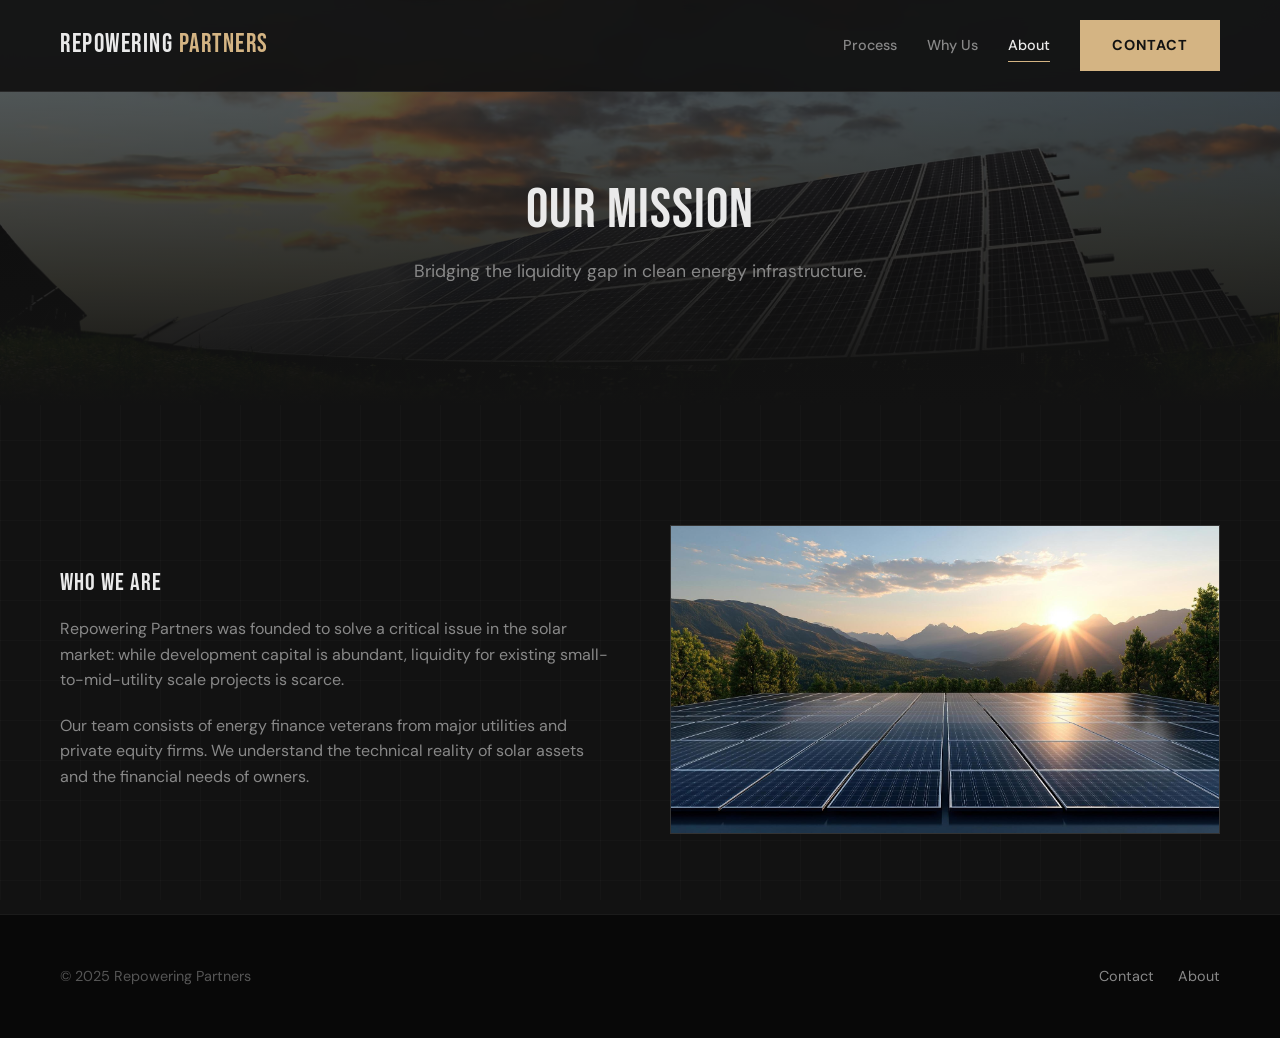
==== about.html @ 455be143 "t" ====
<!DOCTYPE html>
<html lang="en">
<head>
    <meta charset="UTF-8">
    <meta name="viewport" content="width=device-width, initial-scale=1.0">
    <title>About | Repowering Partners</title>
    <link href="https://fonts.googleapis.com/css2?family=Bebas+Neue&family=DM+Sans:wght@400;500;700&display=swap" rel="stylesheet">
    <link rel="stylesheet" href="style.css">
    <link rel="icon" href="data:image/svg+xml,<svg xmlns=%22http://www.w3.org/2000/svg%22 viewBox=%220 0 100 100%22><text y=%22.9em%22 font-size=%2290%22>☀️</text></svg>">
</head>
<body>
    <nav class="navbar">
        <div class="container nav-container">
            <a href="index.html" class="logo">REPOWERING <span class="text-accent">PARTNERS</span></a>
            <div class="nav-links">
                <a href="how-it-works.html">Process</a>
                <a href="why-us.html">Why Us</a>
                <a href="about.html">About</a>
                <a href="contact.html" class="btn btn-primary">Contact</a>
            </div>
             <div class="hamburger">
                <span style="display:block; width:30px; height:2px; background:#fff; margin:6px 0;"></span>
                <span style="display:block; width:30px; height:2px; background:#fff; margin:6px 0;"></span>
                <span style="display:block; width:30px; height:2px; background:#fff; margin:6px 0;"></span>
            </div>
        </div>
    </nav>
    <div class="mobile-menu">
        <a href="index.html" class="mobile-link">Home</a>
        <a href="how-it-works.html" class="mobile-link">Process</a>
        <a href="why-us.html" class="mobile-link">Why Us</a>
        <a href="contact.html" class="mobile-link">Get an Offer</a>
    </div>
    <!-- Find the <header> tag and replace the style -->
    <header class="page-header" style="background-image: url('media/they.avif');">
        <div class="header-overlay"></div>
        <div class="header-content fade-in">
            <h1 class="header-title">Our Mission</h1>
            <p class="header-sub">Bridging the liquidity gap in clean energy infrastructure.</p>
        </div>
    </header>

    <section class="section">
        <div class="container grid-2">
            <div>
                <h2 style="margin-bottom:20px;">Who We Are</h2>
                <p style="color:var(--text-gray); margin-bottom:20px;">Repowering Partners was founded to solve a critical issue in the solar market: while development capital is abundant, liquidity for existing small-to-mid-utility scale projects is scarce.</p>
                <p style="color:var(--text-gray);">Our team consists of energy finance veterans from major utilities and private equity firms. We understand the technical reality of solar assets and the financial needs of owners.</p>
            </div>
            <div>
                <!-- Find the <img> tag in the About Section and replace the src -->
                <img src="media/the.jpeg" style="width:100%; border:1px solid #333; height: 100%; object-fit: cover;" alt="Solar Operations">
            </div>
        </div>
    </section>

    <footer class="footer">
        <div class="container footer-content">
            <div>&copy; 2025 Repowering Partners</div>
            <div class="footer-links">
                <a href="contact.html">Contact</a>
                <a href="about.html">About</a>
            </div>
        </div>
    </footer>
    <script src="script.js"></script>
</body>
</html>
---- style.css ----
/* 
    THEME: Matte Onyx & Champagne Bronze
    STYLE: Luxury Industrial, Responsive, Professional
*/

:root {
    /* --- NEW SUBTLE PALETTE --- */
    --bg-dark: #121212;        /* True Matte Black */
    --bg-darker: #080808;      /* Deepest Black for Footer/Nav */
    --bg-card: #1C1C1C;        /* Dark Charcoal for cards */
    
    /* Champagne Bronze - Subtle, Premium, Solar-relevant */
    --accent-primary: #D4B483; 
    --accent-hover: #C29D66;
    
    --text-white: #EAEAEA;     /* Soft White (easier on eyes) */
    --text-gray: #888888;      /* Neutral Gray */
    --border-color: rgba(255, 255, 255, 0.08);
    
    --font-heading: 'Bebas Neue', sans-serif;
    --font-body: 'DM Sans', sans-serif;
    
    --transition: all 0.3s cubic-bezier(0.25, 0.8, 0.25, 1);
    --container-padding: 20px;
}

/* --- RESET & BASE --- */
* { margin: 0; padding: 0; box-sizing: border-box; }

html {
    scroll-behavior: smooth;
    font-size: 16px; /* Base size */
}

body {
    background-color: var(--bg-dark);
    color: var(--text-white);
    font-family: var(--font-body);
    line-height: 1.6;
    overflow-x: hidden;
    -webkit-font-smoothing: antialiased; /* Crisper text on Mac/iOS */
}

/* Subtle texture overlay */
body::before {
    content: "";
    position: fixed;
    top: 0; left: 0; width: 100vw; height: 100vh;
    background-image: 
        linear-gradient(rgba(255, 255, 255, 0.02) 1px, transparent 1px),
        linear-gradient(90deg, rgba(255, 255, 255, 0.02) 1px, transparent 1px);
    background-size: 40px 40px;
    pointer-events: none;
    z-index: -1;
}

/* Typography Defaults */
h1, h2, h3, h4 {
    font-family: var(--font-heading);
    text-transform: uppercase;
    letter-spacing: 1px;
    font-weight: 400;
    line-height: 1.1;
}

a { text-decoration: none; color: inherit; transition: var(--transition); }
ul { list-style: none; }
img { max-width: 100%; height: auto; display: block; } /* Prevents image overflow */

.container { 
    max-width: 1200px; 
    margin: 0 auto; 
    padding: 0 var(--container-padding); 
}

.text-accent { color: var(--accent-primary); }

/* --- BUTTONS --- */
.btn {
    display: inline-block;
    padding: 14px 32px;
    font-family: var(--font-body);
    font-weight: 700;
    text-transform: uppercase;
    font-size: 0.9rem;
    letter-spacing: 1px;
    cursor: pointer;
    border: none;
    transition: var(--transition);
    text-align: center;
}

.btn-primary {
    background-color: var(--accent-primary);
    color: var(--bg-dark); /* Dark text on Gold button */
}

.btn-primary:hover {
    background-color: var(--accent-hover);
    transform: translateY(-2px);
}

.btn-ghost {
    background: transparent;
    border: 1px solid var(--text-white);
    color: var(--text-white);
    margin-left: 15px;
}

.btn-ghost:hover { 
    background: rgba(255, 255, 255, 0.05); 
    border-color: var(--accent-primary);
    color: var(--accent-primary);
}

/* --- NAVIGATION --- */
.navbar {
    position: fixed; top: 0; width: 100%;
    background: rgba(18, 18, 18, 0.95);
    backdrop-filter: blur(12px);
    border-bottom: 1px solid var(--border-color);
    z-index: 1000;
    padding: 20px 0;
}

.nav-container { display: flex; justify-content: space-between; align-items: center; }

.logo {
    font-family: var(--font-heading);
    font-size: 1.6rem;
    letter-spacing: 1.5px;
    color: var(--text-white);
    white-space: nowrap; /* Prevents wrapping */
}

.nav-links { display: flex; align-items: center; gap: 30px; }

.nav-links a:not(.btn) {
    font-size: 0.9rem; font-weight: 500; color: var(--text-gray);
    position: relative;
}

.nav-links a:not(.btn):hover,
.nav-links a.active { color: var(--text-white); }

/* Active Indicator */
.nav-links a.active::after {
    content: ''; position: absolute; bottom: -5px; left: 0;
    width: 100%; height: 1px; background: var(--accent-primary);
}

.hamburger { display: none; cursor: pointer; padding: 10px; } /* Increased touch area */

/* --- HERO SECTIONS --- */
/* Home Hero */
.hero {
    position: relative; height: 100vh; min-height: 600px;
    display: flex; align-items: center; justify-content: center;
    padding-top: 60px;
}

.hero-bg {
    position: absolute; top: 0; left: 0; width: 100%; height: 100%;
    background-image: url('https://images.unsplash.com/photo-1509391366360-2e959784a276?q=80&w=2072&auto=format&fit=crop');
    background-size: cover; background-position: center;
    z-index: -2;
}

.overlay {
    position: absolute; top: 0; left: 0; width: 100%; height: 100%;
    background: linear-gradient(180deg, rgba(18,18,18,0.9) 0%, rgba(18,18,18,0.5) 50%, rgba(18,18,18,1) 100%);
    z-index: -1;
}

.hero-content { text-align: center; max-width: 900px; padding: 0 20px; }
.hero-title { font-size: 5.5rem; line-height: 0.95; margin-bottom: 25px; }

/* Sub-Page Headers */
.page-header {
    height: 45vh;
    min-height: 350px;
    display: flex; align-items: center; justify-content: center;
    position: relative;
    background-size: cover; background-position: center;
    padding-top: 60px;
    margin-bottom: 40px;
}

.header-overlay {
    position: absolute; top: 0; left: 0; width: 100%; height: 100%;
    background: linear-gradient(0deg, var(--bg-dark) 0%, rgba(18,18,18,0.6) 100%);
}

.header-content { position: relative; z-index: 2; text-align: center; padding: 0 20px;}
.header-title { font-size: 3.5rem; margin-bottom: 15px; }
.header-sub { font-size: 1.1rem; color: var(--text-gray); max-width: 600px; margin: 0 auto; }

/* --- SECTIONS & LAYOUT --- */
.section { padding: 80px 0; }
.grid-3 { display: grid; grid-template-columns: repeat(3, 1fr); gap: 30px; }
.grid-2 { display: grid; grid-template-columns: 1fr 1fr; gap: 60px; align-items: center; }

/* --- TRUST BAR --- */
.trust-bar {
    position: absolute; bottom: 0; width: 100%;
    border-top: 1px solid var(--border-color);
    background: rgba(18, 18, 18, 0.95);
    padding: 25px 0;
}
.trust-grid { display: grid; grid-template-columns: repeat(3, 1fr); text-align: center; gap: 20px; }
.stat-number { font-family: var(--font-heading); font-size: 2.5rem; color: var(--text-white); line-height: 1;}
.stat-symbol { font-family: var(--font-heading); font-size: 2.5rem; color: var(--accent-primary); }
.stat-label { display: block; font-size: 0.8rem; color: var(--text-gray); text-transform: uppercase; margin-top: 5px; }

/* --- CARDS & UI --- */
.card {
    background: var(--bg-card); padding: 40px;
    border: 1px solid var(--border-color); 
    transition: var(--transition);
}

.card:hover { border-color: var(--accent-primary); }
.card-icon { font-size: 2rem; margin-bottom: 20px; color: var(--accent-primary); }
.card h3 { font-size: 1.5rem; margin-bottom: 15px; color: var(--text-white); }
.card p { color: var(--text-gray); font-size: 0.95rem; }

/* --- PROCESS LIST --- */
.process-vertical { 
    display: flex; flex-direction: column; gap: 40px; 
    border-left: 1px solid var(--border-color); 
    padding-left: 40px; margin-left: 20px; 
}
.step { position: relative; }
.step::before {
    content: ''; position: absolute; left: -46px; top: 5px;
    width: 12px; height: 12px; background: var(--bg-dark);
    border: 2px solid var(--accent-primary); border-radius: 50%;
}
.step-number { font-family: var(--font-heading); font-size: 1.5rem; color: var(--accent-primary); position: absolute; right: 0; top: 0; opacity: 0.5; }

/* --- COMPARISON TABLE --- */
.comparison-wrapper { display: grid; grid-template-columns: 1fr 1fr; border: 1px solid var(--border-color); }
.comp-col { padding: 50px; }
.comp-col.us { background: var(--bg-card); border-right: 1px solid var(--border-color); }
.comp-col h3 { font-size: 2rem; margin-bottom: 30px; }
.comp-col.us h3 { color: var(--accent-primary); }
.check { color: var(--accent-primary); margin-right: 15px; font-weight: bold; }
.cross { color: #555; margin-right: 15px; font-weight: bold; }

/* --- FORMS --- */
.contact-form { background: var(--bg-card); padding: 40px; border: 1px solid var(--border-color); }
.form-group { margin-bottom: 20px; }
label { display: block; margin-bottom: 8px; color: var(--text-gray); font-size: 0.85rem; letter-spacing: 0.5px; text-transform: uppercase; }
input, textarea {
    width: 100%; background: var(--bg-dark); border: 1px solid var(--border-color);
    padding: 16px; color: var(--text-white); font-family: var(--font-body); font-size: 1rem;
    border-radius: 0; /* Flat industrial look */
    -webkit-appearance: none; /* Fix iOS rounded corners */
}
input:focus, textarea:focus { outline: none; border-color: var(--accent-primary); }

/* --- MOBILE MENU --- */
.mobile-menu {
    position: fixed; top: 0; left: 0; width: 100%; height: 100vh;
    background: var(--bg-darker); z-index: 900;
    display: flex; flex-direction: column; justify-content: center; align-items: center;
    transform: translateY(-100%); transition: transform 0.4s ease;
    padding: 20px;
}
.mobile-menu.active { transform: translateY(0); }
.mobile-link { font-family: var(--font-heading); font-size: 2.5rem; margin: 15px 0; color: var(--text-white); }
.mobile-link:hover { color: var(--accent-primary); }

/* --- FOOTER --- */
.footer { padding: 50px 0; border-top: 1px solid var(--border-color); font-size: 0.9rem; background: var(--bg-darker); color: #555;}
.footer-content { display: flex; justify-content: space-between; flex-wrap: wrap; gap: 20px; }
.footer-links a { margin-left: 20px; color: var(--text-gray); }
.footer-links a:hover { color: var(--accent-primary); }

/* =========================================
   MOBILE RESPONSIVENESS & POLISH
   ========================================= */

/* Tablet & Smaller Laptops (Max 1024px) */
@media (max-width: 1024px) {
    .hero-title { font-size: 4rem; }
    .grid-3 { grid-template-columns: repeat(2, 1fr); } /* Switch to 2 columns */
}

/* Mobile Phones (Max 768px) */
@media (max-width: 768px) {
    /* Layout Resets */
    .grid-3, .grid-2, .trust-grid, .comparison-wrapper { 
        grid-template-columns: 1fr; /* Stack everything */
        gap: 30px;
    }
    
    /* Navigation */
    .nav-links { display: none; } /* Hide desktop nav */
    .hamburger { display: block; } /* Show hamburger */
    
    /* Typography Scaling */
    .hero-title { font-size: 3.2rem; margin-bottom: 20px; }
    .header-title { font-size: 2.8rem; }
    .section-title { font-size: 2.2rem; }
    
    /* Spacing */
    .section { padding: 60px 0; }
    .container { padding: 0 25px; } /* More breathing room on sides */
    
    /* Hero Buttons */
    .hero .btn { 
        display: block; 
        width: 100%; 
        margin: 10px 0 0 0; /* Stack buttons */
    }
    
    /* Trust Bar */
    .trust-bar { position: relative; background: var(--bg-darker); border-bottom: 1px solid var(--border-color); }
    .trust-grid { gap: 40px; padding: 20px 0; }
    
    /* Comparison Table */
    .comp-col.us { border-right: none; border-bottom: 1px solid var(--border-color); }
    .comp-col { padding: 30px 20px; }
    
    /* Process Steps */
    .process-vertical { padding-left: 20px; margin-left: 10px; }
    .step::before { left: -27px; width: 10px; height: 10px; }
    
    /* Contact Form */
    .contact-form { padding: 25px; }
    .contact-wrapper { grid-template-columns: 1fr; }
    
    /* Footer */
    .footer-content { flex-direction: column; text-align: center; }
    .footer-links { margin-top: 15px; }
    .footer-links a { margin: 0 10px; }
}
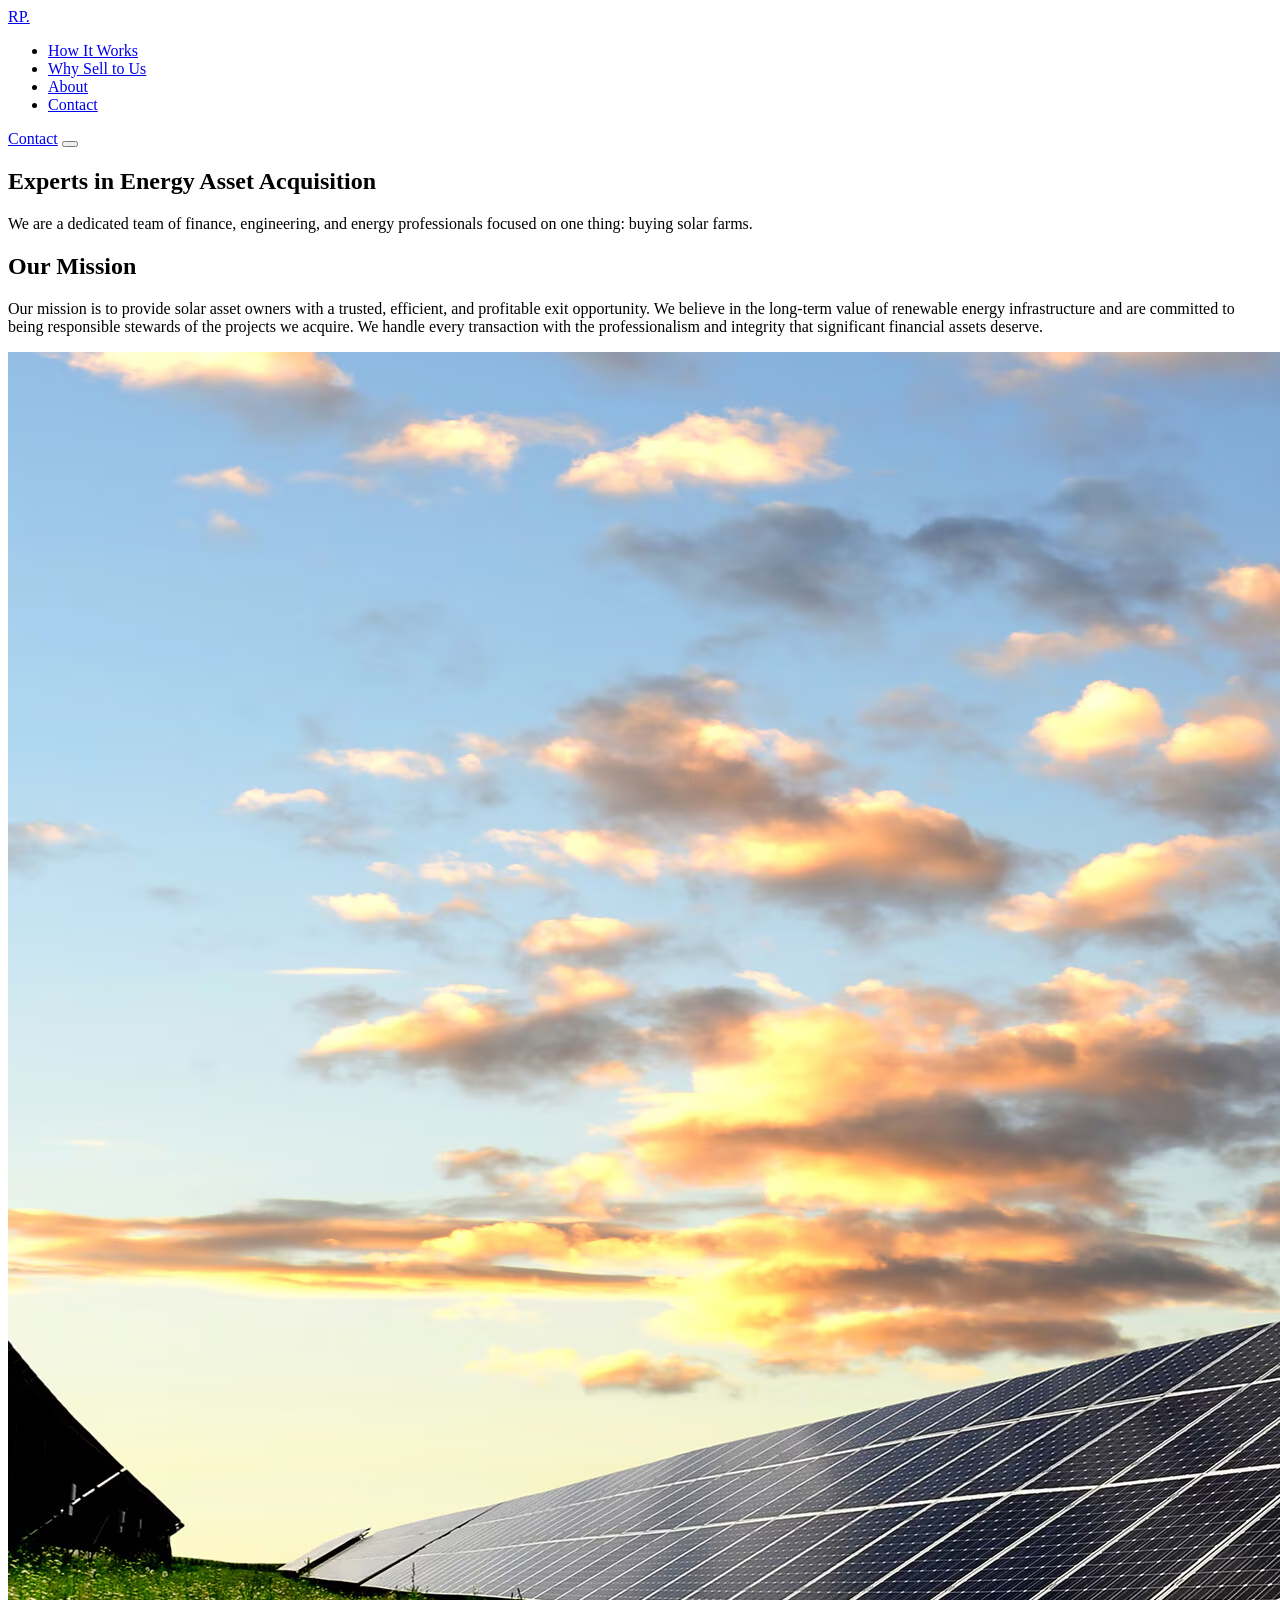
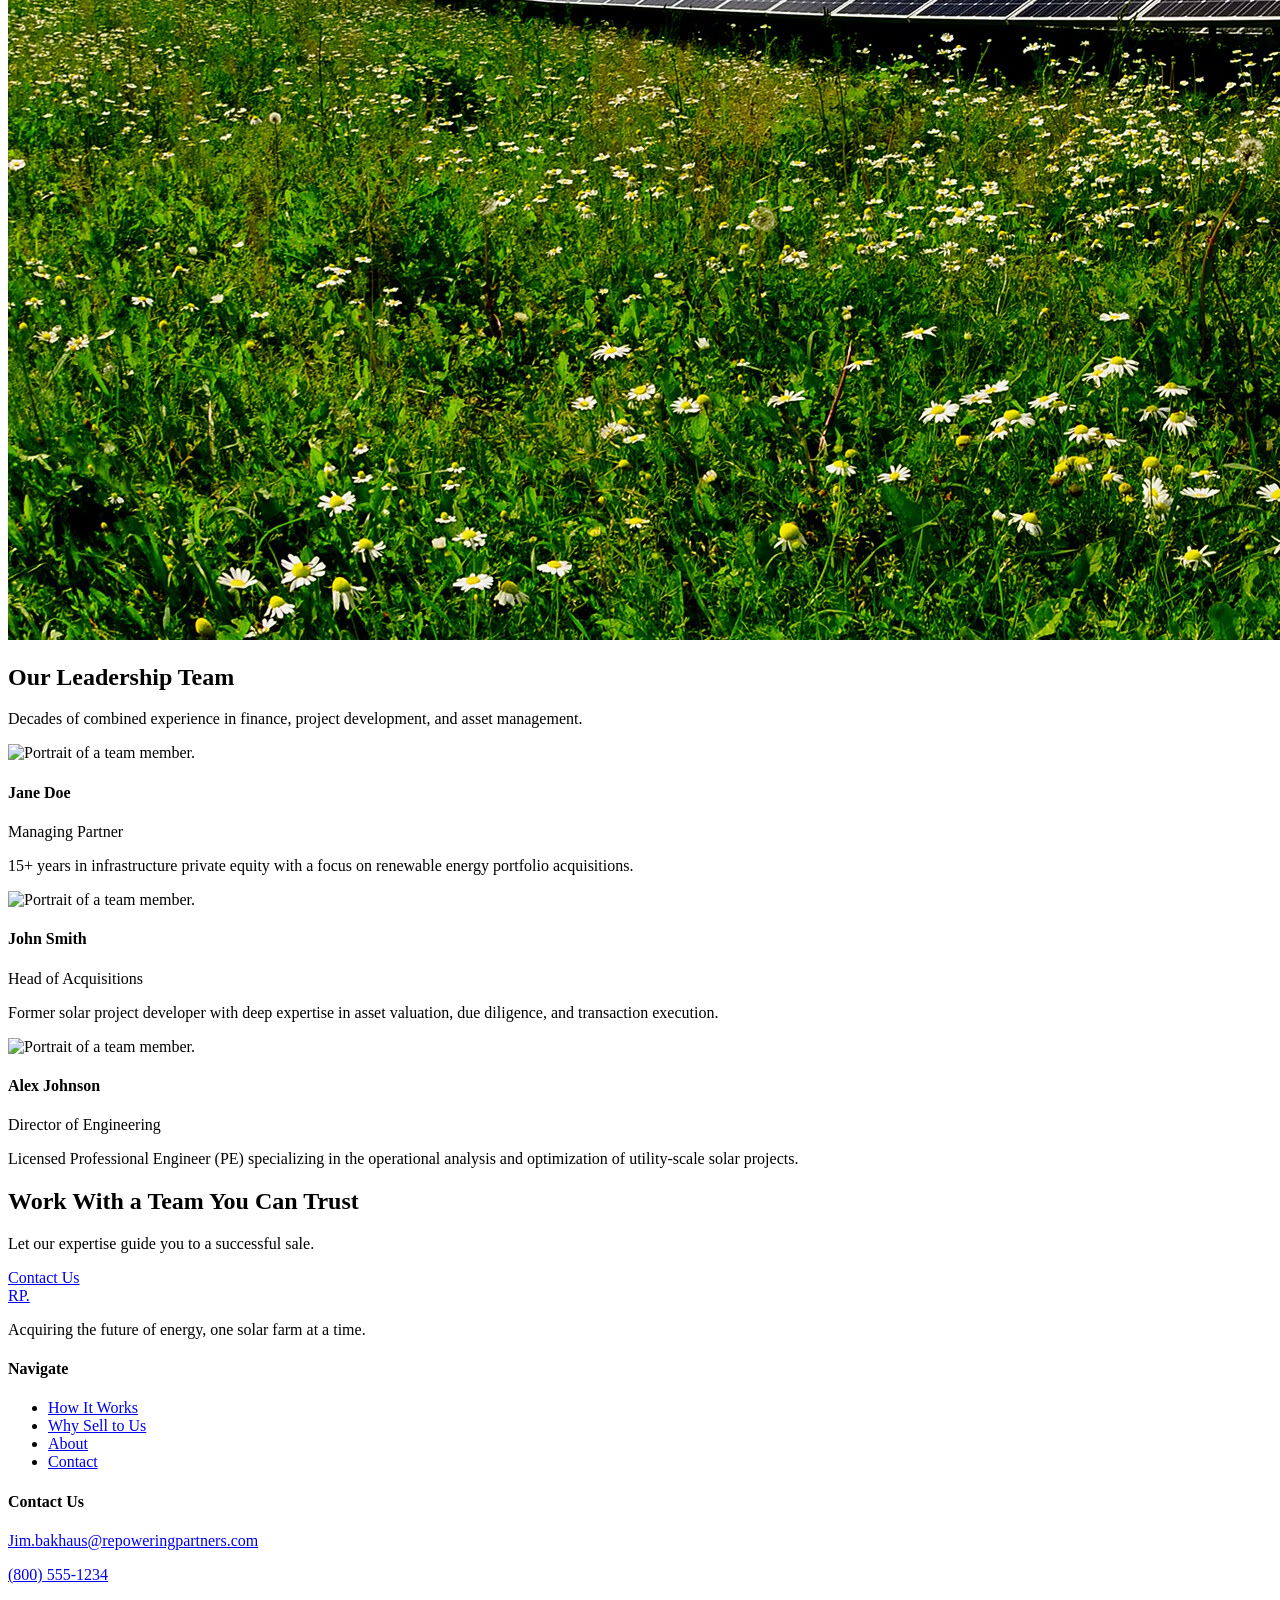
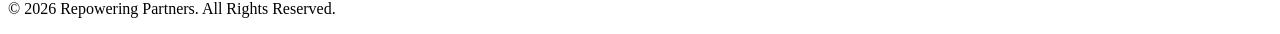
==== commit f5995c15: "t" ====
--- a/about.html
+++ b/about.html
@@ -3,66 +3,137 @@
 <head>
     <meta charset="UTF-8">
     <meta name="viewport" content="width=device-width, initial-scale=1.0">
-    <title>About | Repowering Partners</title>
-    <link href="https://fonts.googleapis.com/css2?family=Bebas+Neue&family=DM+Sans:wght@400;500;700&display=swap" rel="stylesheet">
-    <link rel="stylesheet" href="style.css">
-    <link rel="icon" href="data:image/svg+xml,<svg xmlns=%22http://www.w3.org/2000/svg%22 viewBox=%220 0 100 100%22><text y=%22.9em%22 font-size=%2290%22>☀️</text></svg>">
+    <title>About Us | Repowering Partners</title>
+    <meta name="description" content="Meet the experienced team behind Repowering Partners, dedicated to the professional acquisition of solar energy assets.">
+    
+    <!-- Favicon -->
+    <link rel="icon" href="data:image/svg+xml,%3Csvg xmlns='http://www.w3.org/2000/svg' viewBox='0 0 100 100'%3E%3Ccircle cx='50' cy='50' r='50' fill='%23F5A623'/%3E%3Cpath fill='%23FFFFFF' d='M58,25 L42,52 L55,52 L38,75 L62,45 L48,45 Z'/%3E%3C/svg%3E">
+    
+    <!-- Google Fonts -->
+    <link rel="preconnect" href="https://fonts.googleapis.com">
+    <link rel="preconnect" href="https://fonts.gstatic.com" crossorigin>
+    <link href="https://fonts.googleapis.com/css2?family=Bebas+Neue&family=Instrument+Sans:wght@400;600;700&display=swap" rel="stylesheet">
+    
+    <!-- CSS -->
+    <link rel="stylesheet" href="css/style.css?v=1.6">
 </head>
 <body>
-    <nav class="navbar">
-        <div class="container nav-container">
-            <a href="index.html" class="logo">REPOWERING <span class="text-accent">PARTNERS</span></a>
-            <div class="nav-links">
-                <a href="how-it-works.html">Process</a>
-                <a href="why-us.html">Why Us</a>
-                <a href="about.html">About</a>
-                <a href="contact.html" class="btn btn-primary">Contact</a>
-            </div>
-             <div class="hamburger">
-                <span style="display:block; width:30px; height:2px; background:#fff; margin:6px 0;"></span>
-                <span style="display:block; width:30px; height:2px; background:#fff; margin:6px 0;"></span>
-                <span style="display:block; width:30px; height:2px; background:#fff; margin:6px 0;"></span>
-            </div>
-        </div>
-    </nav>
-    <div class="mobile-menu">
-        <a href="index.html" class="mobile-link">Home</a>
-        <a href="how-it-works.html" class="mobile-link">Process</a>
-        <a href="why-us.html" class="mobile-link">Why Us</a>
-        <a href="contact.html" class="mobile-link">Get an Offer</a>
-    </div>
-    <!-- Find the <header> tag and replace the style -->
-    <header class="page-header" style="background-image: url('media/they.avif');">
-        <div class="header-overlay"></div>
-        <div class="header-content fade-in">
-            <h1 class="header-title">Our Mission</h1>
-            <p class="header-sub">Bridging the liquidity gap in clean energy infrastructure.</p>
+
+    <div id="spotlight"></div>
+
+    <header class="site-header">
+        <div class="container">
+            <a href="index.html" class="logo">RP.</a>
+            <nav class="main-nav">
+                <ul>
+                    <li><a href="how-it-works.html">How It Works</a></li>
+                    <li><a href="why-sell.html">Why Sell to Us</a></li>
+                    <li><a href="about.html" class="active">About</a></li>
+                    <li><a href="contact.html">Contact</a></li>
+                </ul>
+            </nav>
+            <a href="contact.html" class="btn btn-primary nav-cta">Contact</a>
+            <button class="hamburger-menu" aria-label="Open navigation menu">
+                <span></span>
+                <span></span>
+                <span></span>
+            </button>
         </div>
     </header>
 
-    <section class="section">
-        <div class="container grid-2">
-            <div>
-                <h2 style="margin-bottom:20px;">Who We Are</h2>
-                <p style="color:var(--text-gray); margin-bottom:20px;">Repowering Partners was founded to solve a critical issue in the solar market: while development capital is abundant, liquidity for existing small-to-mid-utility scale projects is scarce.</p>
-                <p style="color:var(--text-gray);">Our team consists of energy finance veterans from major utilities and private equity firms. We understand the technical reality of solar assets and the financial needs of owners.</p>
+    <main>
+        <section class="page-header section-padding dark-section">
+            <div class="container fade-in">
+                <h1>Experts in Energy Asset Acquisition</h1>
+                <p>We are a dedicated team of finance, engineering, and energy professionals focused on one thing: buying solar farms.</p>
             </div>
-            <div>
-                <!-- Find the <img> tag in the About Section and replace the src -->
-                <img src="media/the.jpeg" style="width:100%; border:1px solid #333; height: 100%; object-fit: cover;" alt="Solar Operations">
+        </section>
+
+        <section class="about-mission section-padding">
+            <div class="container grid-2">
+                <div class="fade-in-scroll">
+                    <h2>Our Mission</h2>
+                    <p>Our mission is to provide solar asset owners with a trusted, efficient, and profitable exit opportunity. We believe in the long-term value of renewable energy infrastructure and are committed to being responsible stewards of the projects we acquire. We handle every transaction with the professionalism and integrity that significant financial assets deserve.</p>
+                </div>
+                <div class="about-mission-img fade-in-scroll fade-delay-1">
+                    <img src="media/they.avif" alt="Aerial view of a large solar farm at sunset.">
+                </div>
             </div>
-        </div>
-    </section>
+        </section>
+        
+        <section class="team-section section-padding dark-section">
+            <div class="container">
+                <div class="section-title text-center fade-in-scroll">
+                    <h2>Our Leadership Team</h2>
+                    <p>Decades of combined experience in finance, project development, and asset management.</p>
+                </div>
+                <div class="team-grid">
+                    <div class="team-member fade-in-scroll">
+                        <div class="team-member-img">
+                            <img src="https://source.unsplash.com/random/400x400/?portrait,man,professional" alt="Portrait of a team member.">
+                        </div>
+                        <h4>Jane Doe</h4>
+                        <p class="title">Managing Partner</p>
+                        <p class="bio">15+ years in infrastructure private equity with a focus on renewable energy portfolio acquisitions.</p>
+                    </div>
+                    <div class="team-member fade-in-scroll fade-delay-1">
+                        <div class="team-member-img">
+                            <img src="https://source.unsplash.com/random/400x401/?portrait,woman,professional" alt="Portrait of a team member.">
+                        </div>
+                        <h4>John Smith</h4>
+                        <p class="title">Head of Acquisitions</p>
+                        <p class="bio">Former solar project developer with deep expertise in asset valuation, due diligence, and transaction execution.</p>
+                    </div>
+                    <div class="team-member fade-in-scroll fade-delay-2">
+                         <div class="team-member-img">
+                            <img src="https://source.unsplash.com/random/400x402/?portrait,professional" alt="Portrait of a team member.">
+                        </div>
+                        <h4>Alex Johnson</h4>
+                        <p class="title">Director of Engineering</p>
+                        <p class="bio">Licensed Professional Engineer (PE) specializing in the operational analysis and optimization of utility-scale solar projects.</p>
+                    </div>
+                </div>
+            </div>
+        </section>
 
-    <footer class="footer">
-        <div class="container footer-content">
-            <div>&copy; 2025 Repowering Partners</div>
-            <div class="footer-links">
-                <a href="contact.html">Contact</a>
-                <a href="about.html">About</a>
+        <!-- FINAL CTA SECTION -->
+        <section class="final-cta">
+            <div class="container fade-in-scroll">
+                <h2>Work With a Team You Can Trust</h2>
+                <p>Let our expertise guide you to a successful sale.</p>
+                <a href="contact.html" class="btn btn-primary">Contact Us</a>
+            </div>
+        </section>
+    </main>
+
+    <footer class="site-footer">
+        <div class="container">
+            <div class="footer-top">
+                <div class="footer-about">
+                    <a href="index.html" class="logo footer-logo">RP.</a>
+                    <p>Acquiring the future of energy, one solar farm at a time.</p>
+                </div>
+                <div class="footer-links">
+                    <h4>Navigate</h4>
+                    <ul>
+                        <li><a href="how-it-works.html">How It Works</a></li>
+                        <li><a href="why-sell.html">Why Sell to Us</a></li>
+                        <li><a href="about.html">About</a></li>
+                        <li><a href="contact.html">Contact</a></li>
+                    </ul>
+                </div>
+                <div class="footer-contact">
+                    <h4>Contact Us</h4>
+                    <p><a href="mailto:Jim.bakhaus@repoweringpartners.com">Jim.bakhaus@repoweringpartners.com</a></p>
+                    <p><a href="tel:+18005551234">(800) 555-1234</a></p>
+                </div>
+            </div>
+            <div class="footer-bottom">
+                <p>&copy; 2026 Repowering Partners. All Rights Reserved.</p>
             </div>
         </div>
     </footer>
-    <script src="script.js"></script>
+
+    <script src="js/script.js"></script>
 </body>
 </html>
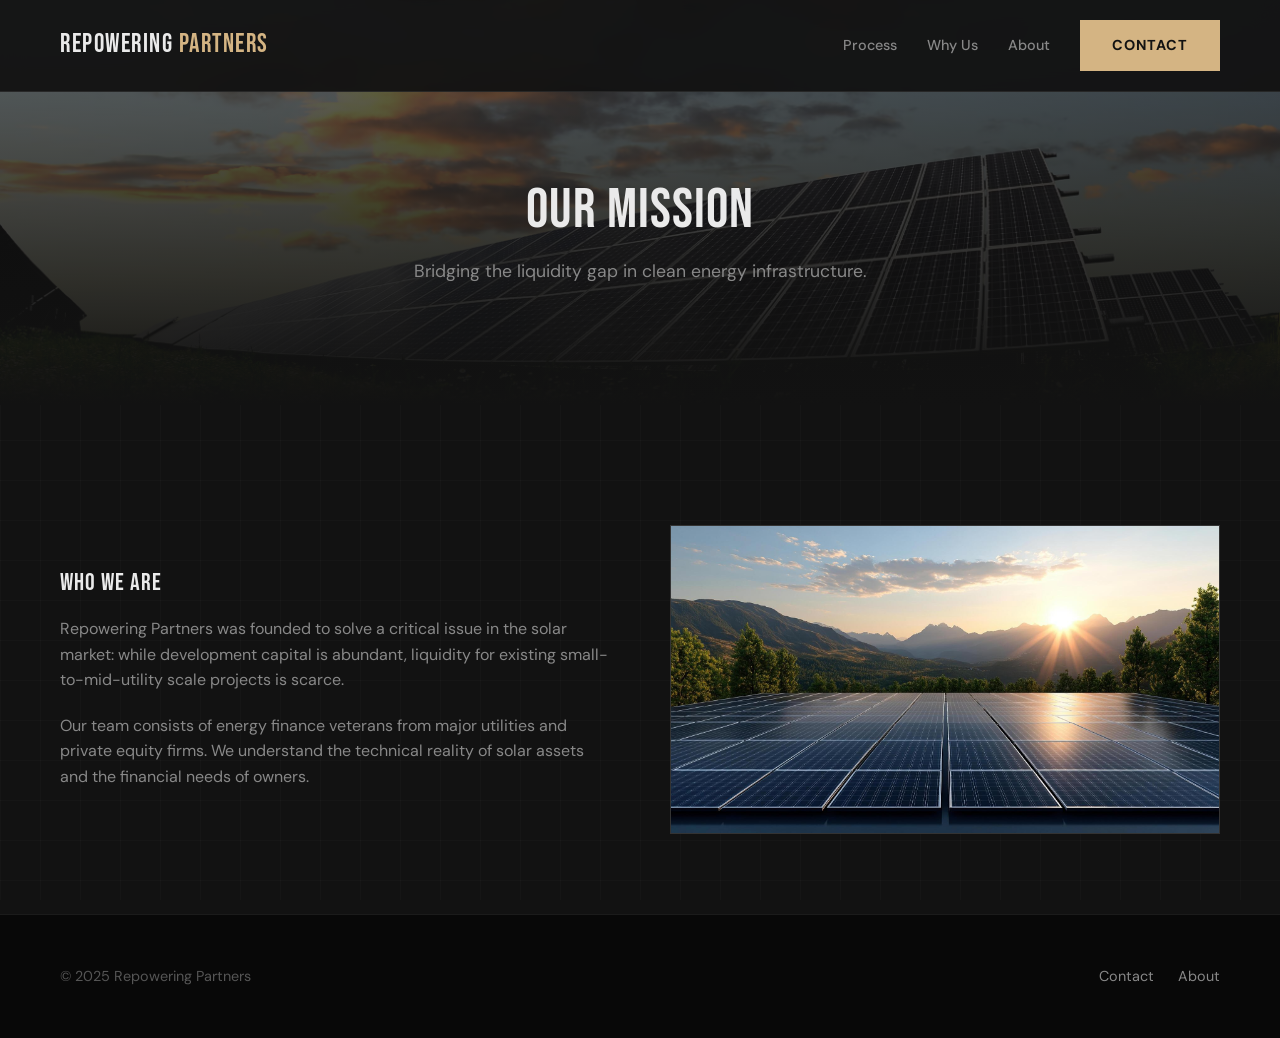
==== commit c745b091: "rt" ====
--- a/about.html
+++ b/about.html
@@ -3,137 +3,66 @@
 <head>
     <meta charset="UTF-8">
     <meta name="viewport" content="width=device-width, initial-scale=1.0">
-    <title>About Us | Repowering Partners</title>
-    <meta name="description" content="Meet the experienced team behind Repowering Partners, dedicated to the professional acquisition of solar energy assets.">
-    
-    <!-- Favicon -->
-    <link rel="icon" href="data:image/svg+xml,%3Csvg xmlns='http://www.w3.org/2000/svg' viewBox='0 0 100 100'%3E%3Ccircle cx='50' cy='50' r='50' fill='%23F5A623'/%3E%3Cpath fill='%23FFFFFF' d='M58,25 L42,52 L55,52 L38,75 L62,45 L48,45 Z'/%3E%3C/svg%3E">
-    
-    <!-- Google Fonts -->
-    <link rel="preconnect" href="https://fonts.googleapis.com">
-    <link rel="preconnect" href="https://fonts.gstatic.com" crossorigin>
-    <link href="https://fonts.googleapis.com/css2?family=Bebas+Neue&family=Instrument+Sans:wght@400;600;700&display=swap" rel="stylesheet">
-    
-    <!-- CSS -->
-    <link rel="stylesheet" href="css/style.css?v=1.6">
+    <title>About | Repowering Partners</title>
+    <link href="https://fonts.googleapis.com/css2?family=Bebas+Neue&family=DM+Sans:wght@400;500;700&display=swap" rel="stylesheet">
+    <link rel="stylesheet" href="style.css">
+    <link rel="icon" href="data:image/svg+xml,<svg xmlns=%22http://www.w3.org/2000/svg%22 viewBox=%220 0 100 100%22><text y=%22.9em%22 font-size=%2290%22>☀️</text></svg>">
 </head>
 <body>
-
-    <div id="spotlight"></div>
-
-    <header class="site-header">
-        <div class="container">
-            <a href="index.html" class="logo">RP.</a>
-            <nav class="main-nav">
-                <ul>
-                    <li><a href="how-it-works.html">How It Works</a></li>
-                    <li><a href="why-sell.html">Why Sell to Us</a></li>
-                    <li><a href="about.html" class="active">About</a></li>
-                    <li><a href="contact.html">Contact</a></li>
-                </ul>
-            </nav>
-            <a href="contact.html" class="btn btn-primary nav-cta">Contact</a>
-            <button class="hamburger-menu" aria-label="Open navigation menu">
-                <span></span>
-                <span></span>
-                <span></span>
-            </button>
+    <nav class="navbar">
+        <div class="container nav-container">
+            <a href="index.html" class="logo">REPOWERING <span class="text-accent">PARTNERS</span></a>
+            <div class="nav-links">
+                <a href="how-it-works.html">Process</a>
+                <a href="why-us.html">Why Us</a>
+                <a href="about.html">About</a>
+                <a href="contact.html" class="btn btn-primary">Contact</a>
+            </div>
+             <div class="hamburger">
+                <span style="display:block; width:30px; height:2px; background:#fff; margin:6px 0;"></span>
+                <span style="display:block; width:30px; height:2px; background:#fff; margin:6px 0;"></span>
+                <span style="display:block; width:30px; height:2px; background:#fff; margin:6px 0;"></span>
+            </div>
+        </div>
+    </nav>
+    <div class="mobile-menu">
+        <a href="index.html" class="mobile-link">Home</a>
+        <a href="how-it-works.html" class="mobile-link">Process</a>
+        <a href="why-us.html" class="mobile-link">Why Us</a>
+        <a href="contact.html" class="mobile-link">Get an Offer</a>
+    </div>
+    <!-- Find the <header> tag and replace the style -->
+    <header class="page-header" style="background-image: url('media/they.avif');">
+        <div class="header-overlay"></div>
+        <div class="header-content fade-in">
+            <h1 class="header-title">Our Mission</h1>
+            <p class="header-sub">Bridging the liquidity gap in clean energy infrastructure.</p>
         </div>
     </header>
 
-    <main>
-        <section class="page-header section-padding dark-section">
-            <div class="container fade-in">
-                <h1>Experts in Energy Asset Acquisition</h1>
-                <p>We are a dedicated team of finance, engineering, and energy professionals focused on one thing: buying solar farms.</p>
+    <section class="section">
+        <div class="container grid-2">
+            <div>
+                <h2 style="margin-bottom:20px;">Who We Are</h2>
+                <p style="color:var(--text-gray); margin-bottom:20px;">Repowering Partners was founded to solve a critical issue in the solar market: while development capital is abundant, liquidity for existing small-to-mid-utility scale projects is scarce.</p>
+                <p style="color:var(--text-gray);">Our team consists of energy finance veterans from major utilities and private equity firms. We understand the technical reality of solar assets and the financial needs of owners.</p>
             </div>
-        </section>
+            <div>
+                <!-- Find the <img> tag in the About Section and replace the src -->
+                <img src="media/the.jpeg" style="width:100%; border:1px solid #333; height: 100%; object-fit: cover;" alt="Solar Operations">
+            </div>
+        </div>
+    </section>
 
-        <section class="about-mission section-padding">
-            <div class="container grid-2">
-                <div class="fade-in-scroll">
-                    <h2>Our Mission</h2>
-                    <p>Our mission is to provide solar asset owners with a trusted, efficient, and profitable exit opportunity. We believe in the long-term value of renewable energy infrastructure and are committed to being responsible stewards of the projects we acquire. We handle every transaction with the professionalism and integrity that significant financial assets deserve.</p>
-                </div>
-                <div class="about-mission-img fade-in-scroll fade-delay-1">
-                    <img src="media/they.avif" alt="Aerial view of a large solar farm at sunset.">
-                </div>
-            </div>
-        </section>
-        
-        <section class="team-section section-padding dark-section">
-            <div class="container">
-                <div class="section-title text-center fade-in-scroll">
-                    <h2>Our Leadership Team</h2>
-                    <p>Decades of combined experience in finance, project development, and asset management.</p>
-                </div>
-                <div class="team-grid">
-                    <div class="team-member fade-in-scroll">
-                        <div class="team-member-img">
-                            <img src="https://source.unsplash.com/random/400x400/?portrait,man,professional" alt="Portrait of a team member.">
-                        </div>
-                        <h4>Jane Doe</h4>
-                        <p class="title">Managing Partner</p>
-                        <p class="bio">15+ years in infrastructure private equity with a focus on renewable energy portfolio acquisitions.</p>
-                    </div>
-                    <div class="team-member fade-in-scroll fade-delay-1">
-                        <div class="team-member-img">
-                            <img src="https://source.unsplash.com/random/400x401/?portrait,woman,professional" alt="Portrait of a team member.">
-                        </div>
-                        <h4>John Smith</h4>
-                        <p class="title">Head of Acquisitions</p>
-                        <p class="bio">Former solar project developer with deep expertise in asset valuation, due diligence, and transaction execution.</p>
-                    </div>
-                    <div class="team-member fade-in-scroll fade-delay-2">
-                         <div class="team-member-img">
-                            <img src="https://source.unsplash.com/random/400x402/?portrait,professional" alt="Portrait of a team member.">
-                        </div>
-                        <h4>Alex Johnson</h4>
-                        <p class="title">Director of Engineering</p>
-                        <p class="bio">Licensed Professional Engineer (PE) specializing in the operational analysis and optimization of utility-scale solar projects.</p>
-                    </div>
-                </div>
-            </div>
-        </section>
-
-        <!-- FINAL CTA SECTION -->
-        <section class="final-cta">
-            <div class="container fade-in-scroll">
-                <h2>Work With a Team You Can Trust</h2>
-                <p>Let our expertise guide you to a successful sale.</p>
-                <a href="contact.html" class="btn btn-primary">Contact Us</a>
-            </div>
-        </section>
-    </main>
-
-    <footer class="site-footer">
-        <div class="container">
-            <div class="footer-top">
-                <div class="footer-about">
-                    <a href="index.html" class="logo footer-logo">RP.</a>
-                    <p>Acquiring the future of energy, one solar farm at a time.</p>
-                </div>
-                <div class="footer-links">
-                    <h4>Navigate</h4>
-                    <ul>
-                        <li><a href="how-it-works.html">How It Works</a></li>
-                        <li><a href="why-sell.html">Why Sell to Us</a></li>
-                        <li><a href="about.html">About</a></li>
-                        <li><a href="contact.html">Contact</a></li>
-                    </ul>
-                </div>
-                <div class="footer-contact">
-                    <h4>Contact Us</h4>
-                    <p><a href="mailto:Jim.bakhaus@repoweringpartners.com">Jim.bakhaus@repoweringpartners.com</a></p>
-                    <p><a href="tel:+18005551234">(800) 555-1234</a></p>
-                </div>
-            </div>
-            <div class="footer-bottom">
-                <p>&copy; 2026 Repowering Partners. All Rights Reserved.</p>
+    <footer class="footer">
+        <div class="container footer-content">
+            <div>&copy; 2025 Repowering Partners</div>
+            <div class="footer-links">
+                <a href="contact.html">Contact</a>
+                <a href="about.html">About</a>
             </div>
         </div>
     </footer>
-
-    <script src="js/script.js"></script>
+    <script src="script.js"></script>
 </body>
 </html>
--- a/style.css
+++ b/style.css
@@ -0,0 +1,338 @@
+/* 
+    THEME: Matte Onyx & Champagne Bronze
+    STYLE: Luxury Industrial, Responsive, Professional
+*/
+
+:root {
+    /* --- NEW SUBTLE PALETTE --- */
+    --bg-dark: #121212;        /* True Matte Black */
+    --bg-darker: #080808;      /* Deepest Black for Footer/Nav */
+    --bg-card: #1C1C1C;        /* Dark Charcoal for cards */
+    
+    /* Champagne Bronze - Subtle, Premium, Solar-relevant */
+    --accent-primary: #D4B483; 
+    --accent-hover: #C29D66;
+    
+    --text-white: #EAEAEA;     /* Soft White (easier on eyes) */
+    --text-gray: #888888;      /* Neutral Gray */
+    --border-color: rgba(255, 255, 255, 0.08);
+    
+    --font-heading: 'Bebas Neue', sans-serif;
+    --font-body: 'DM Sans', sans-serif;
+    
+    --transition: all 0.3s cubic-bezier(0.25, 0.8, 0.25, 1);
+    --container-padding: 20px;
+}
+
+/* --- RESET & BASE --- */
+* { margin: 0; padding: 0; box-sizing: border-box; }
+
+html {
+    scroll-behavior: smooth;
+    font-size: 16px; /* Base size */
+}
+
+body {
+    background-color: var(--bg-dark);
+    color: var(--text-white);
+    font-family: var(--font-body);
+    line-height: 1.6;
+    overflow-x: hidden;
+    -webkit-font-smoothing: antialiased; /* Crisper text on Mac/iOS */
+}
+
+/* Subtle texture overlay */
+body::before {
+    content: "";
+    position: fixed;
+    top: 0; left: 0; width: 100vw; height: 100vh;
+    background-image: 
+        linear-gradient(rgba(255, 255, 255, 0.02) 1px, transparent 1px),
+        linear-gradient(90deg, rgba(255, 255, 255, 0.02) 1px, transparent 1px);
+    background-size: 40px 40px;
+    pointer-events: none;
+    z-index: -1;
+}
+
+/* Typography Defaults */
+h1, h2, h3, h4 {
+    font-family: var(--font-heading);
+    text-transform: uppercase;
+    letter-spacing: 1px;
+    font-weight: 400;
+    line-height: 1.1;
+}
+
+a { text-decoration: none; color: inherit; transition: var(--transition); }
+ul { list-style: none; }
+img { max-width: 100%; height: auto; display: block; } /* Prevents image overflow */
+
+.container { 
+    max-width: 1200px; 
+    margin: 0 auto; 
+    padding: 0 var(--container-padding); 
+}
+
+.text-accent { color: var(--accent-primary); }
+
+/* --- BUTTONS --- */
+.btn {
+    display: inline-block;
+    padding: 14px 32px;
+    font-family: var(--font-body);
+    font-weight: 700;
+    text-transform: uppercase;
+    font-size: 0.9rem;
+    letter-spacing: 1px;
+    cursor: pointer;
+    border: none;
+    transition: var(--transition);
+    text-align: center;
+}
+
+.btn-primary {
+    background-color: var(--accent-primary);
+    color: var(--bg-dark); /* Dark text on Gold button */
+}
+
+.btn-primary:hover {
+    background-color: var(--accent-hover);
+    transform: translateY(-2px);
+}
+
+.btn-ghost {
+    background: transparent;
+    border: 1px solid var(--text-white);
+    color: var(--text-white);
+    margin-left: 15px;
+}
+
+.btn-ghost:hover { 
+    background: rgba(255, 255, 255, 0.05); 
+    border-color: var(--accent-primary);
+    color: var(--accent-primary);
+}
+
+/* --- NAVIGATION --- */
+.navbar {
+    position: fixed; top: 0; width: 100%;
+    background: rgba(18, 18, 18, 0.95);
+    backdrop-filter: blur(12px);
+    border-bottom: 1px solid var(--border-color);
+    z-index: 1000;
+    padding: 20px 0;
+}
+
+.nav-container { display: flex; justify-content: space-between; align-items: center; }
+
+.logo {
+    font-family: var(--font-heading);
+    font-size: 1.6rem;
+    letter-spacing: 1.5px;
+    color: var(--text-white);
+    white-space: nowrap; /* Prevents wrapping */
+}
+
+.nav-links { display: flex; align-items: center; gap: 30px; }
+
+.nav-links a:not(.btn) {
+    font-size: 0.9rem; font-weight: 500; color: var(--text-gray);
+    position: relative;
+}
+
+.nav-links a:not(.btn):hover,
+.nav-links a.active { color: var(--text-white); }
+
+/* Active Indicator */
+.nav-links a.active::after {
+    content: ''; position: absolute; bottom: -5px; left: 0;
+    width: 100%; height: 1px; background: var(--accent-primary);
+}
+
+.hamburger { display: none; cursor: pointer; padding: 10px; } /* Increased touch area */
+
+/* --- HERO SECTIONS --- */
+/* Home Hero */
+.hero {
+    position: relative; height: 100vh; min-height: 600px;
+    display: flex; align-items: center; justify-content: center;
+    padding-top: 60px;
+}
+
+.hero-bg {
+    position: absolute; top: 0; left: 0; width: 100%; height: 100%;
+    background-image: url('https://images.unsplash.com/photo-1509391366360-2e959784a276?q=80&w=2072&auto=format&fit=crop');
+    background-size: cover; background-position: center;
+    z-index: -2;
+}
+
+.overlay {
+    position: absolute; top: 0; left: 0; width: 100%; height: 100%;
+    background: linear-gradient(180deg, rgba(18,18,18,0.9) 0%, rgba(18,18,18,0.5) 50%, rgba(18,18,18,1) 100%);
+    z-index: -1;
+}
+
+.hero-content { text-align: center; max-width: 900px; padding: 0 20px; }
+.hero-title { font-size: 5.5rem; line-height: 0.95; margin-bottom: 25px; }
+
+/* Sub-Page Headers */
+.page-header {
+    height: 45vh;
+    min-height: 350px;
+    display: flex; align-items: center; justify-content: center;
+    position: relative;
+    background-size: cover; background-position: center;
+    padding-top: 60px;
+    margin-bottom: 40px;
+}
+
+.header-overlay {
+    position: absolute; top: 0; left: 0; width: 100%; height: 100%;
+    background: linear-gradient(0deg, var(--bg-dark) 0%, rgba(18,18,18,0.6) 100%);
+}
+
+.header-content { position: relative; z-index: 2; text-align: center; padding: 0 20px;}
+.header-title { font-size: 3.5rem; margin-bottom: 15px; }
+.header-sub { font-size: 1.1rem; color: var(--text-gray); max-width: 600px; margin: 0 auto; }
+
+/* --- SECTIONS & LAYOUT --- */
+.section { padding: 80px 0; }
+.grid-3 { display: grid; grid-template-columns: repeat(3, 1fr); gap: 30px; }
+.grid-2 { display: grid; grid-template-columns: 1fr 1fr; gap: 60px; align-items: center; }
+
+/* --- TRUST BAR --- */
+.trust-bar {
+    position: absolute; bottom: 0; width: 100%;
+    border-top: 1px solid var(--border-color);
+    background: rgba(18, 18, 18, 0.95);
+    padding: 25px 0;
+}
+.trust-grid { display: grid; grid-template-columns: repeat(3, 1fr); text-align: center; gap: 20px; }
+.stat-number { font-family: var(--font-heading); font-size: 2.5rem; color: var(--text-white); line-height: 1;}
+.stat-symbol { font-family: var(--font-heading); font-size: 2.5rem; color: var(--accent-primary); }
+.stat-label { display: block; font-size: 0.8rem; color: var(--text-gray); text-transform: uppercase; margin-top: 5px; }
+
+/* --- CARDS & UI --- */
+.card {
+    background: var(--bg-card); padding: 40px;
+    border: 1px solid var(--border-color); 
+    transition: var(--transition);
+}
+
+.card:hover { border-color: var(--accent-primary); }
+.card-icon { font-size: 2rem; margin-bottom: 20px; color: var(--accent-primary); }
+.card h3 { font-size: 1.5rem; margin-bottom: 15px; color: var(--text-white); }
+.card p { color: var(--text-gray); font-size: 0.95rem; }
+
+/* --- PROCESS LIST --- */
+.process-vertical { 
+    display: flex; flex-direction: column; gap: 40px; 
+    border-left: 1px solid var(--border-color); 
+    padding-left: 40px; margin-left: 20px; 
+}
+.step { position: relative; }
+.step::before {
+    content: ''; position: absolute; left: -46px; top: 5px;
+    width: 12px; height: 12px; background: var(--bg-dark);
+    border: 2px solid var(--accent-primary); border-radius: 50%;
+}
+.step-number { font-family: var(--font-heading); font-size: 1.5rem; color: var(--accent-primary); position: absolute; right: 0; top: 0; opacity: 0.5; }
+
+/* --- COMPARISON TABLE --- */
+.comparison-wrapper { display: grid; grid-template-columns: 1fr 1fr; border: 1px solid var(--border-color); }
+.comp-col { padding: 50px; }
+.comp-col.us { background: var(--bg-card); border-right: 1px solid var(--border-color); }
+.comp-col h3 { font-size: 2rem; margin-bottom: 30px; }
+.comp-col.us h3 { color: var(--accent-primary); }
+.check { color: var(--accent-primary); margin-right: 15px; font-weight: bold; }
+.cross { color: #555; margin-right: 15px; font-weight: bold; }
+
+/* --- FORMS --- */
+.contact-form { background: var(--bg-card); padding: 40px; border: 1px solid var(--border-color); }
+.form-group { margin-bottom: 20px; }
+label { display: block; margin-bottom: 8px; color: var(--text-gray); font-size: 0.85rem; letter-spacing: 0.5px; text-transform: uppercase; }
+input, textarea {
+    width: 100%; background: var(--bg-dark); border: 1px solid var(--border-color);
+    padding: 16px; color: var(--text-white); font-family: var(--font-body); font-size: 1rem;
+    border-radius: 0; /* Flat industrial look */
+    -webkit-appearance: none; /* Fix iOS rounded corners */
+}
+input:focus, textarea:focus { outline: none; border-color: var(--accent-primary); }
+
+/* --- MOBILE MENU --- */
+.mobile-menu {
+    position: fixed; top: 0; left: 0; width: 100%; height: 100vh;
+    background: var(--bg-darker); z-index: 900;
+    display: flex; flex-direction: column; justify-content: center; align-items: center;
+    transform: translateY(-100%); transition: transform 0.4s ease;
+    padding: 20px;
+}
+.mobile-menu.active { transform: translateY(0); }
+.mobile-link { font-family: var(--font-heading); font-size: 2.5rem; margin: 15px 0; color: var(--text-white); }
+.mobile-link:hover { color: var(--accent-primary); }
+
+/* --- FOOTER --- */
+.footer { padding: 50px 0; border-top: 1px solid var(--border-color); font-size: 0.9rem; background: var(--bg-darker); color: #555;}
+.footer-content { display: flex; justify-content: space-between; flex-wrap: wrap; gap: 20px; }
+.footer-links a { margin-left: 20px; color: var(--text-gray); }
+.footer-links a:hover { color: var(--accent-primary); }
+
+/* =========================================
+   MOBILE RESPONSIVENESS & POLISH
+   ========================================= */
+
+/* Tablet & Smaller Laptops (Max 1024px) */
+@media (max-width: 1024px) {
+    .hero-title { font-size: 4rem; }
+    .grid-3 { grid-template-columns: repeat(2, 1fr); } /* Switch to 2 columns */
+}
+
+/* Mobile Phones (Max 768px) */
+@media (max-width: 768px) {
+    /* Layout Resets */
+    .grid-3, .grid-2, .trust-grid, .comparison-wrapper { 
+        grid-template-columns: 1fr; /* Stack everything */
+        gap: 30px;
+    }
+    
+    /* Navigation */
+    .nav-links { display: none; } /* Hide desktop nav */
+    .hamburger { display: block; } /* Show hamburger */
+    
+    /* Typography Scaling */
+    .hero-title { font-size: 3.2rem; margin-bottom: 20px; }
+    .header-title { font-size: 2.8rem; }
+    .section-title { font-size: 2.2rem; }
+    
+    /* Spacing */
+    .section { padding: 60px 0; }
+    .container { padding: 0 25px; } /* More breathing room on sides */
+    
+    /* Hero Buttons */
+    .hero .btn { 
+        display: block; 
+        width: 100%; 
+        margin: 10px 0 0 0; /* Stack buttons */
+    }
+    
+    /* Trust Bar */
+    .trust-bar { position: relative; background: var(--bg-darker); border-bottom: 1px solid var(--border-color); }
+    .trust-grid { gap: 40px; padding: 20px 0; }
+    
+    /* Comparison Table */
+    .comp-col.us { border-right: none; border-bottom: 1px solid var(--border-color); }
+    .comp-col { padding: 30px 20px; }
+    
+    /* Process Steps */
+    .process-vertical { padding-left: 20px; margin-left: 10px; }
+    .step::before { left: -27px; width: 10px; height: 10px; }
+    
+    /* Contact Form */
+    .contact-form { padding: 25px; }
+    .contact-wrapper { grid-template-columns: 1fr; }
+    
+    /* Footer */
+    .footer-content { flex-direction: column; text-align: center; }
+    .footer-links { margin-top: 15px; }
+    .footer-links a { margin: 0 10px; }
+}
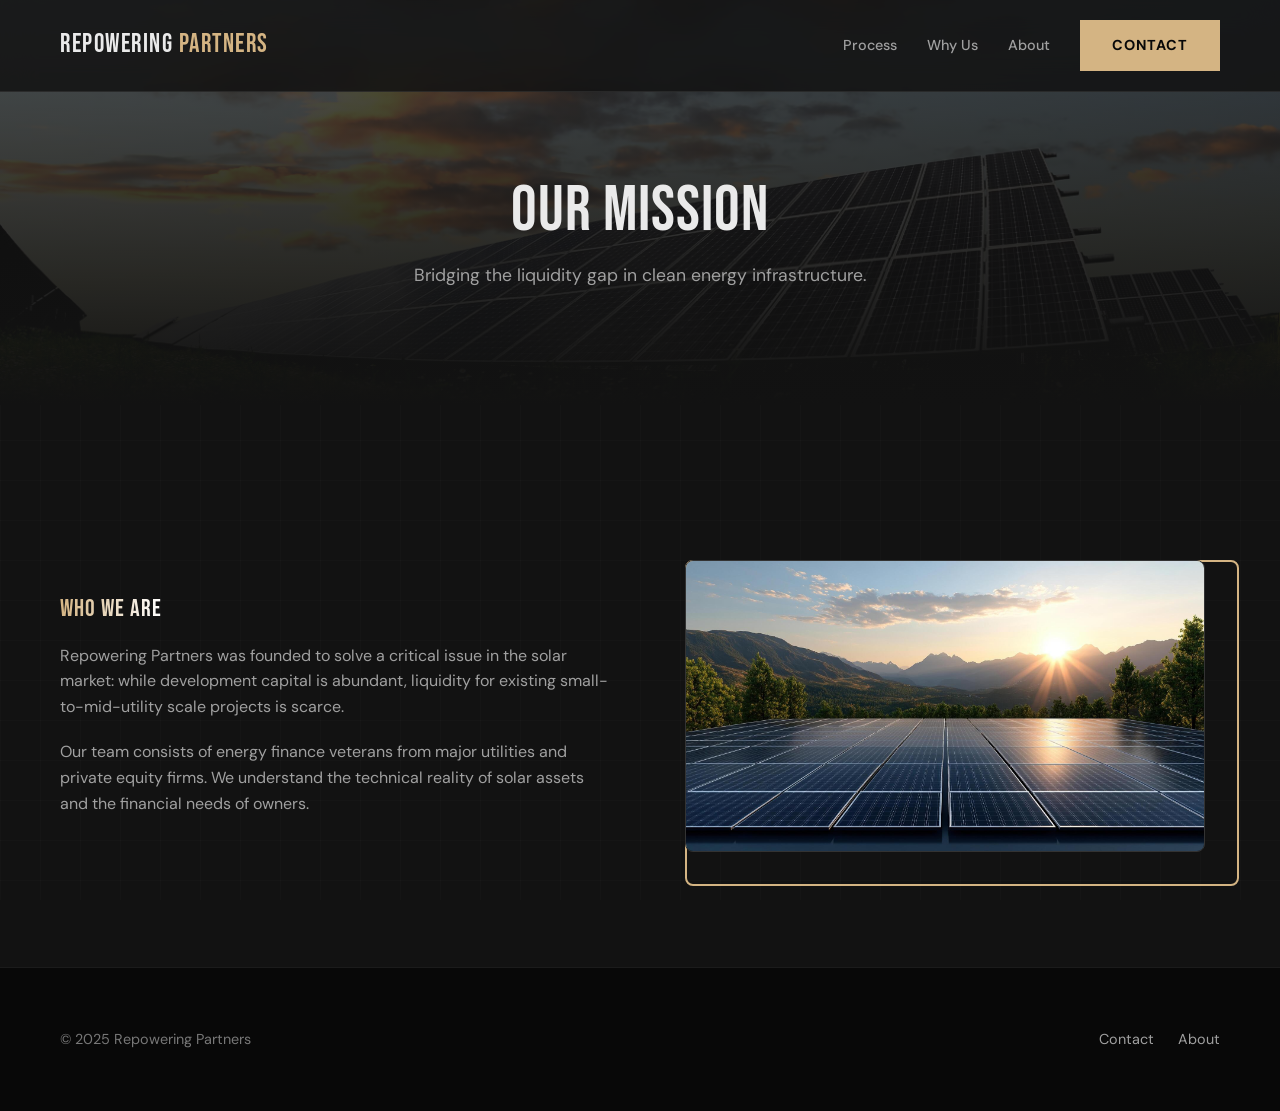
==== commit f9298deb: "t" ====
--- a/about.html
+++ b/about.html
@@ -6,7 +6,8 @@
     <title>About | Repowering Partners</title>
     <link href="https://fonts.googleapis.com/css2?family=Bebas+Neue&family=DM+Sans:wght@400;500;700&display=swap" rel="stylesheet">
     <link rel="stylesheet" href="style.css">
-    <link rel="icon" href="data:image/svg+xml,<svg xmlns=%22http://www.w3.org/2000/svg%22 viewBox=%220 0 100 100%22><text y=%22.9em%22 font-size=%2290%22>☀️</text></svg>">
+    <!-- FAVICON UPDATED -->
+    <link rel="icon" href="data:image/svg+xml,<svg xmlns=%22http://www.w3.org/2000/svg%22 viewBox=%220 0 100 100%22><rect width=%22100%22 height=%22100%22 rx=%2220%22 fill=%22%23121212%22/><circle cx=%2250%22 cy=%2250%22 r=%2235%22 fill=%22%23D4B483%22/><path d=%22M50 10 L50 90 M10 50 L90 50 M22 22 L78 78 M22 78 L78 22%22 stroke=%22%23121212%22 stroke-width=%228%22 stroke-linecap=%22round%22/></svg>">
 </head>
 <body>
     <nav class="navbar">
@@ -31,10 +32,10 @@
         <a href="why-us.html" class="mobile-link">Why Us</a>
         <a href="contact.html" class="mobile-link">Get an Offer</a>
     </div>
-    <!-- Find the <header> tag and replace the style -->
+
     <header class="page-header" style="background-image: url('media/they.avif');">
         <div class="header-overlay"></div>
-        <div class="header-content fade-in">
+        <div class="header-content fade-in-up">
             <h1 class="header-title">Our Mission</h1>
             <p class="header-sub">Bridging the liquidity gap in clean energy infrastructure.</p>
         </div>
@@ -42,14 +43,15 @@
 
     <section class="section">
         <div class="container grid-2">
-            <div>
-                <h2 style="margin-bottom:20px;">Who We Are</h2>
+            <div class="fade-in-up">
+                <h2 style="margin-bottom:20px;" class="gradient-text">Who We Are</h2>
                 <p style="color:var(--text-gray); margin-bottom:20px;">Repowering Partners was founded to solve a critical issue in the solar market: while development capital is abundant, liquidity for existing small-to-mid-utility scale projects is scarce.</p>
                 <p style="color:var(--text-gray);">Our team consists of energy finance veterans from major utilities and private equity firms. We understand the technical reality of solar assets and the financial needs of owners.</p>
             </div>
-            <div>
-                <!-- Find the <img> tag in the About Section and replace the src -->
-                <img src="media/the.jpeg" style="width:100%; border:1px solid #333; height: 100%; object-fit: cover;" alt="Solar Operations">
+            <div class="fade-in-up" style="animation-delay: 0.2s;">
+                <div class="image-wrapper">
+                    <img src="media/the.jpeg" style="width:100%; border:1px solid #333; height: 100%; object-fit: cover; border-radius: 8px;" alt="Solar Operations">
+                </div>
             </div>
         </div>
     </section>
--- a/style.css
+++ b/style.css
@@ -4,23 +4,17 @@
 */
 
 :root {
-    /* --- NEW SUBTLE PALETTE --- */
-    --bg-dark: #121212;        /* True Matte Black */
-    --bg-darker: #080808;      /* Deepest Black for Footer/Nav */
-    --bg-card: #1C1C1C;        /* Dark Charcoal for cards */
-    
-    /* Champagne Bronze - Subtle, Premium, Solar-relevant */
+    --bg-dark: #121212;
+    --bg-darker: #080808;
+    --bg-card: rgba(28, 28, 28, 0.7); /* Updated for glassmorphism */
     --accent-primary: #D4B483; 
-    --accent-hover: #C29D66;
-    
-    --text-white: #EAEAEA;     /* Soft White (easier on eyes) */
-    --text-gray: #888888;      /* Neutral Gray */
+    --accent-hover: #E8CA9B; /* Brighter on hover */
+    --text-white: #EAEAEA;
+    --text-gray: #A0A0A0; /* Slightly brighter for better contrast */
     --border-color: rgba(255, 255, 255, 0.08);
-    
     --font-heading: 'Bebas Neue', sans-serif;
     --font-body: 'DM Sans', sans-serif;
-    
-    --transition: all 0.3s cubic-bezier(0.25, 0.8, 0.25, 1);
+    --transition: all 0.4s cubic-bezier(0.25, 0.8, 0.25, 1);
     --container-padding: 20px;
 }
 
@@ -29,7 +23,7 @@
 
 html {
     scroll-behavior: smooth;
-    font-size: 16px; /* Base size */
+    font-size: 16px;
 }
 
 body {
@@ -38,7 +32,7 @@
     font-family: var(--font-body);
     line-height: 1.6;
     overflow-x: hidden;
-    -webkit-font-smoothing: antialiased; /* Crisper text on Mac/iOS */
+    -webkit-font-smoothing: antialiased;
 }
 
 /* Subtle texture overlay */
@@ -47,8 +41,8 @@
     position: fixed;
     top: 0; left: 0; width: 100vw; height: 100vh;
     background-image: 
-        linear-gradient(rgba(255, 255, 255, 0.02) 1px, transparent 1px),
-        linear-gradient(90deg, rgba(255, 255, 255, 0.02) 1px, transparent 1px);
+        linear-gradient(rgba(255, 255, 255, 0.015) 1px, transparent 1px),
+        linear-gradient(90deg, rgba(255, 255, 255, 0.015) 1px, transparent 1px);
     background-size: 40px 40px;
     pointer-events: none;
     z-index: -1;
@@ -65,7 +59,7 @@
 
 a { text-decoration: none; color: inherit; transition: var(--transition); }
 ul { list-style: none; }
-img { max-width: 100%; height: auto; display: block; } /* Prevents image overflow */
+img { max-width: 100%; height: auto; display: block; }
 
 .container { 
     max-width: 1200px; 
@@ -74,6 +68,13 @@
 }
 
 .text-accent { color: var(--accent-primary); }
+
+.gradient-text {
+    background: linear-gradient(to right, var(--accent-primary), #FFF);
+    -webkit-background-clip: text;
+    -webkit-text-fill-color: transparent;
+    display: inline-block;
+}
 
 /* --- BUTTONS --- */
 .btn {
@@ -88,16 +89,35 @@
     border: none;
     transition: var(--transition);
     text-align: center;
+    position: relative;
+    overflow: hidden;
+    z-index: 1;
 }
 
 .btn-primary {
     background-color: var(--accent-primary);
-    color: var(--bg-dark); /* Dark text on Gold button */
+    color: var(--bg-darker);
+}
+
+/* Premium Button Shine & Glow Effect */
+.btn-primary::before {
+    content: '';
+    position: absolute;
+    top: 0; left: -100%;
+    width: 100%; height: 100%;
+    background: linear-gradient(120deg, transparent, rgba(255,255,255,0.4), transparent);
+    transition: left 0.6s ease;
+    z-index: -1;
+}
+
+.btn-primary:hover::before {
+    left: 100%;
 }
 
 .btn-primary:hover {
     background-color: var(--accent-hover);
-    transform: translateY(-2px);
+    transform: translateY(-3px);
+    box-shadow: 0 10px 20px rgba(212, 180, 131, 0.3);
 }
 
 .btn-ghost {
@@ -111,16 +131,19 @@
     background: rgba(255, 255, 255, 0.05); 
     border-color: var(--accent-primary);
     color: var(--accent-primary);
+    transform: translateY(-3px);
 }
 
 /* --- NAVIGATION --- */
 .navbar {
     position: fixed; top: 0; width: 100%;
-    background: rgba(18, 18, 18, 0.95);
-    backdrop-filter: blur(12px);
+    background: rgba(18, 18, 18, 0.85);
+    backdrop-filter: blur(16px);
+    -webkit-backdrop-filter: blur(16px);
     border-bottom: 1px solid var(--border-color);
     z-index: 1000;
     padding: 20px 0;
+    transition: padding 0.4s ease, background 0.4s ease;
 }
 
 .nav-container { display: flex; justify-content: space-between; align-items: center; }
@@ -130,7 +153,7 @@
     font-size: 1.6rem;
     letter-spacing: 1.5px;
     color: var(--text-white);
-    white-space: nowrap; /* Prevents wrapping */
+    white-space: nowrap;
 }
 
 .nav-links { display: flex; align-items: center; gap: 30px; }
@@ -143,32 +166,46 @@
 .nav-links a:not(.btn):hover,
 .nav-links a.active { color: var(--text-white); }
 
-/* Active Indicator */
 .nav-links a.active::after {
     content: ''; position: absolute; bottom: -5px; left: 0;
     width: 100%; height: 1px; background: var(--accent-primary);
 }
 
-.hamburger { display: none; cursor: pointer; padding: 10px; } /* Increased touch area */
+/* Animated Hamburger */
+.hamburger { display: none; cursor: pointer; padding: 10px; z-index: 1001; position: relative;}
+.hamburger span { transition: var(--transition); }
+.hamburger.active span:nth-child(1) { transform: translateY(8px) rotate(45deg); background: var(--accent-primary); }
+.hamburger.active span:nth-child(2) { opacity: 0; }
+.hamburger.active span:nth-child(3) { transform: translateY(-8px) rotate(-45deg); background: var(--accent-primary); }
 
 /* --- HERO SECTIONS --- */
-/* Home Hero */
 .hero {
     position: relative; height: 100vh; min-height: 600px;
     display: flex; align-items: center; justify-content: center;
     padding-top: 60px;
+    overflow: hidden;
+}
+
+/* Ken Burns Effect on Backgrounds */
+@keyframes kenBurns {
+    0% { transform: scale(1); }
+    100% { transform: scale(1.08); }
+}
+
+.hero-bg, .page-header {
+    background-size: cover; 
+    background-position: center;
 }
 
 .hero-bg {
     position: absolute; top: 0; left: 0; width: 100%; height: 100%;
-    background-image: url('https://images.unsplash.com/photo-1509391366360-2e959784a276?q=80&w=2072&auto=format&fit=crop');
-    background-size: cover; background-position: center;
     z-index: -2;
+    animation: kenBurns 25s ease-out infinite alternate;
 }
 
 .overlay {
     position: absolute; top: 0; left: 0; width: 100%; height: 100%;
-    background: linear-gradient(180deg, rgba(18,18,18,0.9) 0%, rgba(18,18,18,0.5) 50%, rgba(18,18,18,1) 100%);
+    background: linear-gradient(180deg, rgba(18,18,18,0.85) 0%, rgba(18,18,18,0.6) 50%, rgba(18,18,18,1) 100%);
     z-index: -1;
 }
 
@@ -181,157 +218,226 @@
     min-height: 350px;
     display: flex; align-items: center; justify-content: center;
     position: relative;
-    background-size: cover; background-position: center;
     padding-top: 60px;
     margin-bottom: 40px;
+    overflow: hidden;
 }
 
 .header-overlay {
     position: absolute; top: 0; left: 0; width: 100%; height: 100%;
-    background: linear-gradient(0deg, var(--bg-dark) 0%, rgba(18,18,18,0.6) 100%);
+    background: linear-gradient(0deg, var(--bg-dark) 0%, rgba(18,18,18,0.7) 100%);
 }
 
 .header-content { position: relative; z-index: 2; text-align: center; padding: 0 20px;}
-.header-title { font-size: 3.5rem; margin-bottom: 15px; }
+.header-title { font-size: 4rem; margin-bottom: 15px; }
 .header-sub { font-size: 1.1rem; color: var(--text-gray); max-width: 600px; margin: 0 auto; }
 
 /* --- SECTIONS & LAYOUT --- */
-.section { padding: 80px 0; }
+.section { padding: 100px 0; }
+.section-title { font-size: 2.8rem; margin-bottom: 50px; }
 .grid-3 { display: grid; grid-template-columns: repeat(3, 1fr); gap: 30px; }
 .grid-2 { display: grid; grid-template-columns: 1fr 1fr; gap: 60px; align-items: center; }
+
+/* Centered Projects Layout */
+.project-section-centered {
+    text-align: center;
+}
+.features-grid {
+    display: grid;
+    grid-template-columns: repeat(auto-fit, minmax(260px, 1fr));
+    gap: 30px;
+    justify-content: center;
+    align-items: stretch;
+}
 
 /* --- TRUST BAR --- */
 .trust-bar {
     position: absolute; bottom: 0; width: 100%;
     border-top: 1px solid var(--border-color);
-    background: rgba(18, 18, 18, 0.95);
-    padding: 25px 0;
+    background: rgba(18, 18, 18, 0.7);
+    backdrop-filter: blur(10px);
+    padding: 30px 0;
 }
 .trust-grid { display: grid; grid-template-columns: repeat(3, 1fr); text-align: center; gap: 20px; }
-.stat-number { font-family: var(--font-heading); font-size: 2.5rem; color: var(--text-white); line-height: 1;}
-.stat-symbol { font-family: var(--font-heading); font-size: 2.5rem; color: var(--accent-primary); }
-.stat-label { display: block; font-size: 0.8rem; color: var(--text-gray); text-transform: uppercase; margin-top: 5px; }
-
-/* --- CARDS & UI --- */
-.card {
-    background: var(--bg-card); padding: 40px;
+.stat-number { font-family: var(--font-heading); font-size: 3rem; color: var(--text-white); line-height: 1;}
+.stat-symbol { font-family: var(--font-heading); font-size: 3rem; color: var(--accent-primary); }
+.stat-label { display: block; font-size: 0.85rem; color: var(--text-gray); text-transform: uppercase; margin-top: 8px; letter-spacing: 1px;}
+
+/* --- CARDS & UI (GLASSMORPHISM & GLOW) --- */
+.card, .card-hover {
+    background: var(--bg-card); 
+    padding: 40px;
     border: 1px solid var(--border-color); 
+    border-radius: 12px;
+    backdrop-filter: blur(12px);
+    -webkit-backdrop-filter: blur(12px);
     transition: var(--transition);
-}
-
-.card:hover { border-color: var(--accent-primary); }
-.card-icon { font-size: 2rem; margin-bottom: 20px; color: var(--accent-primary); }
-.card h3 { font-size: 1.5rem; margin-bottom: 15px; color: var(--text-white); }
-.card p { color: var(--text-gray); font-size: 0.95rem; }
+    position: relative;
+    overflow: hidden;
+}
+
+/* Ensures content in centered grids is centered */
+.project-section-centered .card {
+    text-align: center;
+}
+
+.card::after, .card-hover::after {
+    content: ''; position: absolute; top: 0; left: -100%;
+    width: 50%; height: 100%;
+    background: linear-gradient(to right, transparent, rgba(255,255,255,0.03), transparent);
+    transform: skewX(-25deg); transition: 0.7s;
+}
+
+.card:hover::after, .card-hover:hover::after { left: 125%; }
+
+.card:hover, .card-hover:hover { 
+    border-color: var(--accent-primary); 
+    transform: translateY(-8px);
+    box-shadow: 0 15px 35px rgba(0,0,0,0.5), 0 0 20px rgba(212, 180, 131, 0.1);
+}
+
+.card h3 { font-size: 1.6rem; margin-bottom: 15px; color: var(--text-white); }
+.card p { color: var(--text-gray); font-size: 1rem; }
+
+/* Image Wrapper with cool border reveal */
+.image-wrapper {
+    position: relative;
+    padding: 15px;
+}
+.image-wrapper::before {
+    content: ''; position: absolute; top: 0; left: 0;
+    width: 100%; height: 100%; border: 2px solid var(--accent-primary);
+    border-radius: 8px; transform: translate(15px, 15px);
+    z-index: -1; transition: var(--transition);
+}
+.image-wrapper:hover::before { transform: translate(5px, 5px); }
 
 /* --- PROCESS LIST --- */
 .process-vertical { 
-    display: flex; flex-direction: column; gap: 40px; 
-    border-left: 1px solid var(--border-color); 
-    padding-left: 40px; margin-left: 20px; 
-}
-.step { position: relative; }
+    display: flex; flex-direction: column; gap: 50px; 
+    border-left: 2px solid rgba(212, 180, 131, 0.2); 
+    padding-left: 50px; margin-left: 20px; 
+}
+.step { position: relative; transition: var(--transition); }
+.step:hover { transform: translateX(10px); }
 .step::before {
-    content: ''; position: absolute; left: -46px; top: 5px;
+    content: ''; position: absolute; left: -57px; top: 5px;
     width: 12px; height: 12px; background: var(--bg-dark);
     border: 2px solid var(--accent-primary); border-radius: 50%;
-}
-.step-number { font-family: var(--font-heading); font-size: 1.5rem; color: var(--accent-primary); position: absolute; right: 0; top: 0; opacity: 0.5; }
+    box-shadow: 0 0 10px var(--accent-primary);
+    transition: var(--transition);
+}
+.step:hover::before { background: var(--accent-primary); transform: scale(1.3); }
+.step-number { font-family: var(--font-heading); font-size: 2rem; color: rgba(212, 180, 131, 0.2); position: absolute; right: 0; top: 0; transition: var(--transition); }
+.step:hover .step-number { color: var(--accent-primary); opacity: 0.5; }
 
 /* --- COMPARISON TABLE --- */
-.comparison-wrapper { display: grid; grid-template-columns: 1fr 1fr; border: 1px solid var(--border-color); }
-.comp-col { padding: 50px; }
-.comp-col.us { background: var(--bg-card); border-right: 1px solid var(--border-color); }
-.comp-col h3 { font-size: 2rem; margin-bottom: 30px; }
+.comparison-wrapper { display: grid; grid-template-columns: 1fr 1fr; border-radius: 12px; overflow: hidden; }
+.comp-col { padding: 60px; }
+.comp-col.us { background: var(--bg-card); border: 1px solid var(--accent-primary); z-index: 2; box-shadow: 0 0 30px rgba(0,0,0,0.5); }
+.comp-col.them { border: 1px solid var(--border-color); border-left: none; opacity: 0.7; }
+.comp-col h3 { font-size: 2.2rem; margin-bottom: 30px; }
 .comp-col.us h3 { color: var(--accent-primary); }
-.check { color: var(--accent-primary); margin-right: 15px; font-weight: bold; }
-.cross { color: #555; margin-right: 15px; font-weight: bold; }
+.comp-col ul li { font-size: 1.1rem; margin-bottom: 15px; display: flex; align-items: center; }
+.check { color: var(--accent-primary); margin-right: 15px; font-weight: bold; font-size: 1.2rem; }
+.cross { color: #555; margin-right: 15px; font-weight: bold; font-size: 1.2rem; }
 
 /* --- FORMS --- */
-.contact-form { background: var(--bg-card); padding: 40px; border: 1px solid var(--border-color); }
-.form-group { margin-bottom: 20px; }
-label { display: block; margin-bottom: 8px; color: var(--text-gray); font-size: 0.85rem; letter-spacing: 0.5px; text-transform: uppercase; }
+.contact-form { background: var(--bg-card); padding: 50px; border: 1px solid var(--border-color); border-radius: 12px; }
+.form-group { margin-bottom: 25px; position: relative; }
+label { display: block; margin-bottom: 10px; color: var(--text-gray); font-size: 0.85rem; letter-spacing: 1px; text-transform: uppercase; }
 input, textarea {
-    width: 100%; background: var(--bg-dark); border: 1px solid var(--border-color);
+    width: 100%; background: rgba(0,0,0,0.3); border: 1px solid var(--border-color);
     padding: 16px; color: var(--text-white); font-family: var(--font-body); font-size: 1rem;
-    border-radius: 0; /* Flat industrial look */
-    -webkit-appearance: none; /* Fix iOS rounded corners */
-}
-input:focus, textarea:focus { outline: none; border-color: var(--accent-primary); }
+    border-radius: 6px; transition: var(--transition);
+}
+input:focus, textarea:focus { outline: none; border-color: var(--accent-primary); background: rgba(0,0,0,0.6); box-shadow: 0 0 10px rgba(212,180,131,0.1); }
 
 /* --- MOBILE MENU --- */
 .mobile-menu {
     position: fixed; top: 0; left: 0; width: 100%; height: 100vh;
-    background: var(--bg-darker); z-index: 900;
+    background: rgba(8, 8, 8, 0.98); backdrop-filter: blur(20px); z-index: 900;
     display: flex; flex-direction: column; justify-content: center; align-items: center;
-    transform: translateY(-100%); transition: transform 0.4s ease;
-    padding: 20px;
-}
-.mobile-menu.active { transform: translateY(0); }
-.mobile-link { font-family: var(--font-heading); font-size: 2.5rem; margin: 15px 0; color: var(--text-white); }
-.mobile-link:hover { color: var(--accent-primary); }
+    opacity: 0; visibility: hidden; transition: all 0.5s ease;
+}
+.mobile-menu.active { opacity: 1; visibility: visible; }
+.mobile-link { 
+    font-family: var(--font-heading); font-size: 3rem; margin: 15px 0; color: var(--text-white); 
+    transform: translateY(20px); opacity: 0; transition: all 0.4s ease;
+}
+.mobile-menu.active .mobile-link { transform: translateY(0); opacity: 1; }
+.mobile-menu.active .mobile-link:nth-child(1) { transition-delay: 0.1s; }
+.mobile-menu.active .mobile-link:nth-child(2) { transition-delay: 0.2s; }
+.mobile-menu.active .mobile-link:nth-child(3) { transition-delay: 0.3s; }
+.mobile-menu.active .mobile-link:nth-child(4) { transition-delay: 0.4s; }
+.mobile-link:hover { color: var(--accent-primary); letter-spacing: 2px; }
+
+/* --- ANIMATIONS (JAWDROPPING REVEALS) --- */
+@keyframes fadeInUp {
+    from { opacity: 0; transform: translateY(40px); }
+    to { opacity: 1; transform: translateY(0); }
+}
+@keyframes fadeInLeft {
+    from { opacity: 0; transform: translateX(-40px); }
+    to { opacity: 1; transform: translateX(0); }
+}
+@keyframes fadeIn {
+    from { opacity: 0; }
+    to { opacity: 1; }
+}
+
+.fade-in { opacity: 0; }
+.fade-in.visible { animation: fadeIn 1s cubic-bezier(0.25, 0.8, 0.25, 1) forwards; }
+
+.fade-in-up { opacity: 0; }
+.fade-in-up.visible { animation: fadeInUp 0.8s cubic-bezier(0.25, 0.8, 0.25, 1) forwards; }
+
+.fade-in-left { opacity: 0; }
+.fade-in-left.visible { animation: fadeInLeft 0.8s cubic-bezier(0.25, 0.8, 0.25, 1) forwards; }
 
 /* --- FOOTER --- */
-.footer { padding: 50px 0; border-top: 1px solid var(--border-color); font-size: 0.9rem; background: var(--bg-darker); color: #555;}
+.footer { padding: 60px 0; border-top: 1px solid var(--border-color); font-size: 0.9rem; background: var(--bg-darker); color: #777;}
 .footer-content { display: flex; justify-content: space-between; flex-wrap: wrap; gap: 20px; }
-.footer-links a { margin-left: 20px; color: var(--text-gray); }
+.footer-links a { margin-left: 20px; color: var(--text-gray); transition: var(--transition); }
 .footer-links a:hover { color: var(--accent-primary); }
 
 /* =========================================
-   MOBILE RESPONSIVENESS & POLISH
+   MOBILE RESPONSIVENESS
    ========================================= */
-
-/* Tablet & Smaller Laptops (Max 1024px) */
 @media (max-width: 1024px) {
-    .hero-title { font-size: 4rem; }
-    .grid-3 { grid-template-columns: repeat(2, 1fr); } /* Switch to 2 columns */
-}
-
-/* Mobile Phones (Max 768px) */
+    .hero-title { font-size: 4.5rem; }
+    .features-grid { grid-template-columns: repeat(2, 1fr); }
+}
+
 @media (max-width: 768px) {
-    /* Layout Resets */
-    .grid-3, .grid-2, .trust-grid, .comparison-wrapper { 
-        grid-template-columns: 1fr; /* Stack everything */
-        gap: 30px;
+    .grid-3, .grid-2, .trust-grid, .comparison-wrapper, .features-grid { 
+        grid-template-columns: 1fr; gap: 30px;
     }
-    
-    /* Navigation */
-    .nav-links { display: none; } /* Hide desktop nav */
-    .hamburger { display: block; } /* Show hamburger */
-    
-    /* Typography Scaling */
-    .hero-title { font-size: 3.2rem; margin-bottom: 20px; }
-    .header-title { font-size: 2.8rem; }
+    .nav-links { display: none; }
+    .hamburger { display: block; }
+    
+    .hero-title { font-size: 3.5rem; margin-bottom: 20px; }
+    .header-title { font-size: 3rem; }
     .section-title { font-size: 2.2rem; }
-    
-    /* Spacing */
     .section { padding: 60px 0; }
-    .container { padding: 0 25px; } /* More breathing room on sides */
-    
-    /* Hero Buttons */
-    .hero .btn { 
-        display: block; 
-        width: 100%; 
-        margin: 10px 0 0 0; /* Stack buttons */
-    }
-    
-    /* Trust Bar */
+    .container { padding: 0 25px; }
+    
+    .hero .btn { display: block; width: 100%; margin: 15px 0 0 0; }
+    .btn-ghost { margin-left: 0; }
+    
     .trust-bar { position: relative; background: var(--bg-darker); border-bottom: 1px solid var(--border-color); }
     .trust-grid { gap: 40px; padding: 20px 0; }
     
-    /* Comparison Table */
-    .comp-col.us { border-right: none; border-bottom: 1px solid var(--border-color); }
-    .comp-col { padding: 30px 20px; }
-    
-    /* Process Steps */
-    .process-vertical { padding-left: 20px; margin-left: 10px; }
-    .step::before { left: -27px; width: 10px; height: 10px; }
-    
-    /* Contact Form */
-    .contact-form { padding: 25px; }
-    .contact-wrapper { grid-template-columns: 1fr; }
-    
-    /* Footer */
+    .comp-col.us { border: 1px solid var(--accent-primary); border-bottom: none; border-radius: 12px 12px 0 0; }
+    .comp-col.them { border: 1px solid var(--border-color); border-radius: 0 0 12px 12px; opacity: 1; }
+    .comp-col { padding: 40px 25px; }
+    
+    .process-vertical { padding-left: 30px; margin-left: 10px; gap: 40px; }
+    .step::before { left: -37px; width: 10px; height: 10px; }
+    .step-number { font-size: 1.5rem; }
+    
+    .contact-form { padding: 30px; }
+    
     .footer-content { flex-direction: column; text-align: center; }
     .footer-links { margin-top: 15px; }
     .footer-links a { margin: 0 10px; }
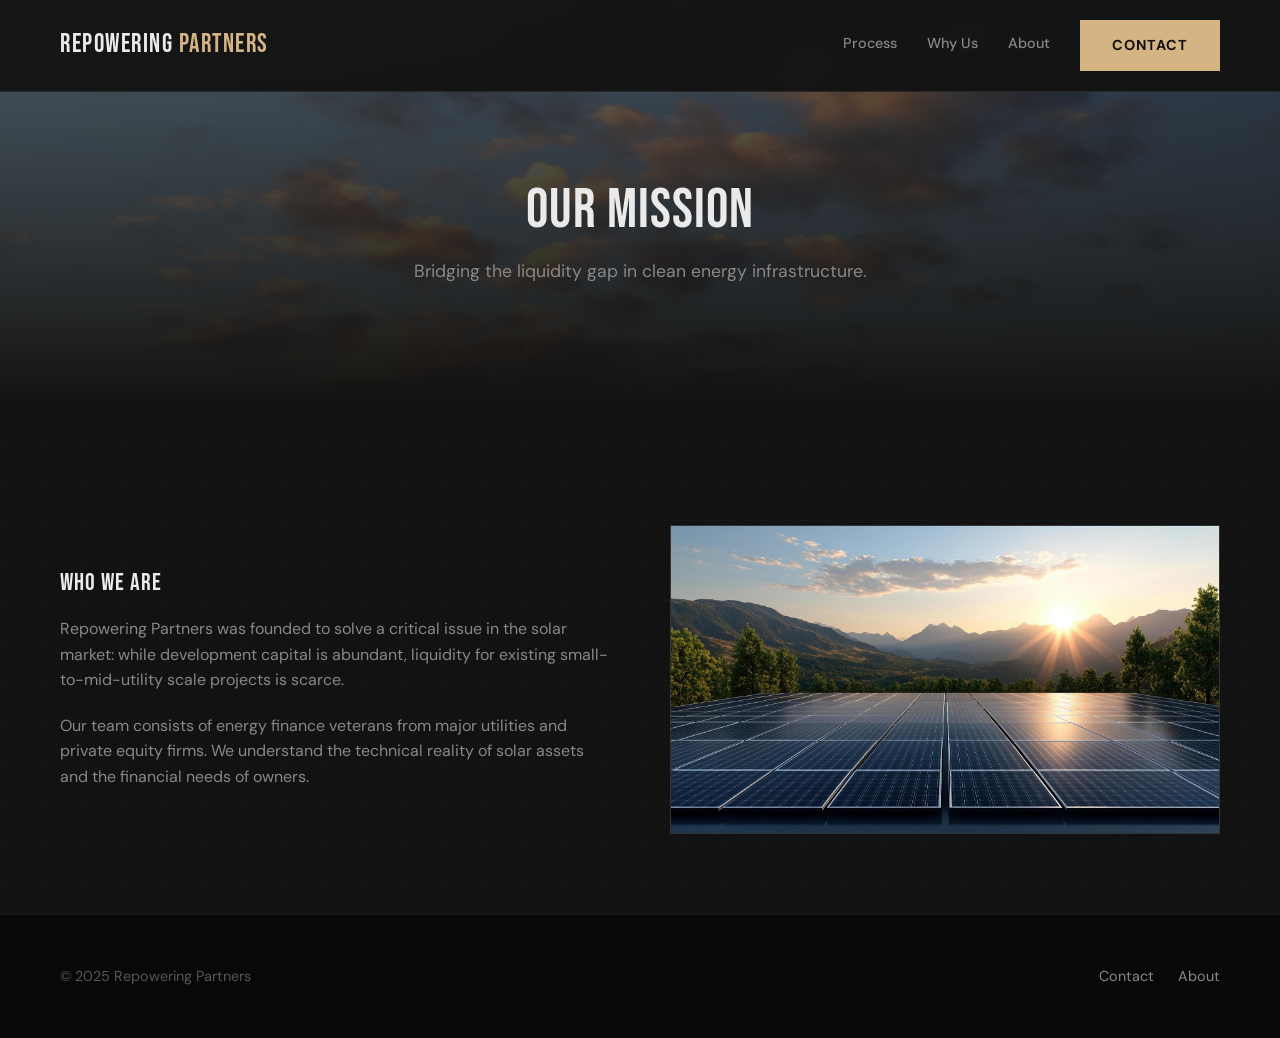
==== commit 927a6f6e: "t" ====
--- a/about.html
+++ b/about.html
@@ -6,7 +6,6 @@
     <title>About | Repowering Partners</title>
     <link href="https://fonts.googleapis.com/css2?family=Bebas+Neue&family=DM+Sans:wght@400;500;700&display=swap" rel="stylesheet">
     <link rel="stylesheet" href="style.css">
-    <!-- FAVICON UPDATED -->
     <link rel="icon" href="data:image/svg+xml,<svg xmlns=%22http://www.w3.org/2000/svg%22 viewBox=%220 0 100 100%22><rect width=%22100%22 height=%22100%22 rx=%2220%22 fill=%22%23121212%22/><circle cx=%2250%22 cy=%2250%22 r=%2235%22 fill=%22%23D4B483%22/><path d=%22M50 10 L50 90 M10 50 L90 50 M22 22 L78 78 M22 78 L78 22%22 stroke=%22%23121212%22 stroke-width=%228%22 stroke-linecap=%22round%22/></svg>">
 </head>
 <body>
@@ -20,9 +19,9 @@
                 <a href="contact.html" class="btn btn-primary">Contact</a>
             </div>
              <div class="hamburger">
-                <span style="display:block; width:30px; height:2px; background:#fff; margin:6px 0;"></span>
-                <span style="display:block; width:30px; height:2px; background:#fff; margin:6px 0;"></span>
-                <span style="display:block; width:30px; height:2px; background:#fff; margin:6px 0;"></span>
+                <span></span>
+                <span></span>
+                <span></span>
             </div>
         </div>
     </nav>
@@ -35,7 +34,7 @@
 
     <header class="page-header" style="background-image: url('media/they.avif');">
         <div class="header-overlay"></div>
-        <div class="header-content fade-in-up">
+        <div class="header-content fade-in">
             <h1 class="header-title">Our Mission</h1>
             <p class="header-sub">Bridging the liquidity gap in clean energy infrastructure.</p>
         </div>
@@ -43,15 +42,13 @@
 
     <section class="section">
         <div class="container grid-2">
-            <div class="fade-in-up">
-                <h2 style="margin-bottom:20px;" class="gradient-text">Who We Are</h2>
+            <div class="fade-in-left">
+                <h2 style="margin-bottom:20px;">Who We Are</h2>
                 <p style="color:var(--text-gray); margin-bottom:20px;">Repowering Partners was founded to solve a critical issue in the solar market: while development capital is abundant, liquidity for existing small-to-mid-utility scale projects is scarce.</p>
                 <p style="color:var(--text-gray);">Our team consists of energy finance veterans from major utilities and private equity firms. We understand the technical reality of solar assets and the financial needs of owners.</p>
             </div>
-            <div class="fade-in-up" style="animation-delay: 0.2s;">
-                <div class="image-wrapper">
-                    <img src="media/the.jpeg" style="width:100%; border:1px solid #333; height: 100%; object-fit: cover; border-radius: 8px;" alt="Solar Operations">
-                </div>
+            <div class="fade-in-right">
+                <img src="media/the.jpeg" style="width:100%; border:1px solid #333; height: 100%; object-fit: cover;" alt="Solar Operations">
             </div>
         </div>
     </section>
--- a/style.css
+++ b/style.css
@@ -6,19 +6,19 @@
 :root {
     --bg-dark: #121212;
     --bg-darker: #080808;
-    --bg-card: rgba(28, 28, 28, 0.7); /* Updated for glassmorphism */
+    --bg-card: #1C1C1C;
     --accent-primary: #D4B483; 
-    --accent-hover: #E8CA9B; /* Brighter on hover */
+    --accent-hover: #C29D66;
     --text-white: #EAEAEA;
-    --text-gray: #A0A0A0; /* Slightly brighter for better contrast */
+    --text-gray: #888888;
     --border-color: rgba(255, 255, 255, 0.08);
     --font-heading: 'Bebas Neue', sans-serif;
     --font-body: 'DM Sans', sans-serif;
-    --transition: all 0.4s cubic-bezier(0.25, 0.8, 0.25, 1);
+    --transition: all 0.3s cubic-bezier(0.25, 0.8, 0.25, 1);
     --container-padding: 20px;
 }
 
-/* --- RESET & BASE --- */
+/* === RESET & BASE === */
 * { margin: 0; padding: 0; box-sizing: border-box; }
 
 html {
@@ -35,20 +35,18 @@
     -webkit-font-smoothing: antialiased;
 }
 
-/* Subtle texture overlay */
 body::before {
     content: "";
     position: fixed;
     top: 0; left: 0; width: 100vw; height: 100vh;
     background-image: 
-        linear-gradient(rgba(255, 255, 255, 0.015) 1px, transparent 1px),
-        linear-gradient(90deg, rgba(255, 255, 255, 0.015) 1px, transparent 1px);
+        linear-gradient(rgba(255, 255, 255, 0.02) 1px, transparent 1px),
+        linear-gradient(90deg, rgba(255, 255, 255, 0.02) 1px, transparent 1px);
     background-size: 40px 40px;
     pointer-events: none;
     z-index: -1;
 }
 
-/* Typography Defaults */
 h1, h2, h3, h4 {
     font-family: var(--font-heading);
     text-transform: uppercase;
@@ -69,14 +67,111 @@
 
 .text-accent { color: var(--accent-primary); }
 
-.gradient-text {
-    background: linear-gradient(to right, var(--accent-primary), #FFF);
-    -webkit-background-clip: text;
-    -webkit-text-fill-color: transparent;
-    display: inline-block;
-}
-
-/* --- BUTTONS --- */
+/* === KEYFRAME ANIMATIONS === */
+@keyframes fadeInUp {
+    from { opacity: 0; transform: translateY(40px); }
+    to { opacity: 1; transform: translateY(0); }
+}
+
+@keyframes fadeInDown {
+    from { opacity: 0; transform: translateY(-30px); }
+    to { opacity: 1; transform: translateY(0); }
+}
+
+@keyframes fadeInLeft {
+    from { opacity: 0; transform: translateX(-40px); }
+    to { opacity: 1; transform: translateX(0); }
+}
+
+@keyframes fadeInRight {
+    from { opacity: 0; transform: translateX(40px); }
+    to { opacity: 1; transform: translateX(0); }
+}
+
+@keyframes shimmer {
+    0% { left: -100%; }
+    100% { left: 100%; }
+}
+
+@keyframes float {
+    0%, 100% { transform: translateY(0) rotate(0deg); }
+    33% { transform: translateY(-15px) rotate(2deg); }
+    66% { transform: translateY(-8px) rotate(-1deg); }
+}
+
+@keyframes gradientShift {
+    0% { background-position: 0% 50%; }
+    50% { background-position: 100% 50%; }
+    100% { background-position: 0% 50%; }
+}
+
+@keyframes pulseGlow {
+    0%, 100% { box-shadow: 0 0 5px rgba(212, 180, 131, 0.1); }
+    50% { box-shadow: 0 0 25px rgba(212, 180, 131, 0.3); }
+}
+
+@keyframes dotPulse {
+    0%, 100% { transform: scale(1); box-shadow: 0 0 0 rgba(212, 180, 131, 0); }
+    50% { transform: scale(1.3); box-shadow: 0 0 12px rgba(212, 180, 131, 0.5); }
+}
+
+@keyframes lineShimmer {
+    0% { background-position: -200% center; }
+    100% { background-position: 200% center; }
+}
+
+@keyframes revealLine {
+    from { transform: scaleX(0); }
+    to { transform: scaleX(1); }
+}
+
+/* === SCROLL ANIMATION CLASSES === */
+.fade-in,
+.fade-in-up,
+.fade-in-left,
+.fade-in-right {
+    opacity: 0;
+    transition: all 0.8s cubic-bezier(0.25, 0.8, 0.25, 1);
+}
+
+.fade-in-up { transform: translateY(40px); }
+.fade-in-left { transform: translateX(-40px); }
+.fade-in-right { transform: translateX(40px); }
+
+.fade-in.visible,
+.fade-in-up.visible,
+.fade-in-left.visible,
+.fade-in-right.visible {
+    opacity: 1;
+    transform: translate(0, 0);
+}
+
+/* Stagger Items */
+.stagger-item {
+    opacity: 0;
+    transform: translateY(30px);
+    transition: all 0.6s cubic-bezier(0.25, 0.8, 0.25, 1);
+}
+
+.stagger-item.visible {
+    opacity: 1;
+    transform: translateY(0);
+}
+
+/* === HERO ENTRANCE SEQUENCE === */
+.hero-anim-1 {
+    animation: fadeInUp 1s ease 0.2s both;
+}
+
+.hero-anim-2 {
+    animation: fadeInUp 1s ease 0.5s both;
+}
+
+.hero-anim-3 {
+    animation: fadeInUp 1s ease 0.8s both;
+}
+
+/* === BUTTONS === */
 .btn {
     display: inline-block;
     padding: 14px 32px;
@@ -91,33 +186,32 @@
     text-align: center;
     position: relative;
     overflow: hidden;
-    z-index: 1;
 }
 
 .btn-primary {
     background-color: var(--accent-primary);
-    color: var(--bg-darker);
-}
-
-/* Premium Button Shine & Glow Effect */
-.btn-primary::before {
+    color: var(--bg-dark);
+}
+
+.btn-primary::after {
     content: '';
     position: absolute;
-    top: 0; left: -100%;
-    width: 100%; height: 100%;
-    background: linear-gradient(120deg, transparent, rgba(255,255,255,0.4), transparent);
-    transition: left 0.6s ease;
-    z-index: -1;
-}
-
-.btn-primary:hover::before {
-    left: 100%;
+    top: 0;
+    left: -100%;
+    width: 100%;
+    height: 100%;
+    background: linear-gradient(90deg, transparent, rgba(255, 255, 255, 0.35), transparent);
+    transition: none;
+}
+
+.btn-primary:hover::after {
+    animation: shimmer 0.6s ease forwards;
 }
 
 .btn-primary:hover {
     background-color: var(--accent-hover);
     transform: translateY(-3px);
-    box-shadow: 0 10px 20px rgba(212, 180, 131, 0.3);
+    box-shadow: 0 10px 30px rgba(212, 180, 131, 0.3);
 }
 
 .btn-ghost {
@@ -134,16 +228,16 @@
     transform: translateY(-3px);
 }
 
-/* --- NAVIGATION --- */
+/* === NAVIGATION === */
 .navbar {
     position: fixed; top: 0; width: 100%;
-    background: rgba(18, 18, 18, 0.85);
-    backdrop-filter: blur(16px);
-    -webkit-backdrop-filter: blur(16px);
+    background: rgba(18, 18, 18, 0.95);
+    backdrop-filter: blur(12px);
+    -webkit-backdrop-filter: blur(12px);
     border-bottom: 1px solid var(--border-color);
     z-index: 1000;
     padding: 20px 0;
-    transition: padding 0.4s ease, background 0.4s ease;
+    transition: all 0.4s ease;
 }
 
 .nav-container { display: flex; justify-content: space-between; align-items: center; }
@@ -161,24 +255,58 @@
 .nav-links a:not(.btn) {
     font-size: 0.9rem; font-weight: 500; color: var(--text-gray);
     position: relative;
+    padding-bottom: 4px;
+}
+
+.nav-links a:not(.btn)::after {
+    content: '';
+    position: absolute;
+    bottom: 0;
+    left: 0;
+    width: 0;
+    height: 1px;
+    background: var(--accent-primary);
+    transition: width 0.3s ease;
+}
+
+.nav-links a:not(.btn):hover::after {
+    width: 100%;
 }
 
 .nav-links a:not(.btn):hover,
 .nav-links a.active { color: var(--text-white); }
 
 .nav-links a.active::after {
-    content: ''; position: absolute; bottom: -5px; left: 0;
-    width: 100%; height: 1px; background: var(--accent-primary);
-}
-
-/* Animated Hamburger */
-.hamburger { display: none; cursor: pointer; padding: 10px; z-index: 1001; position: relative;}
-.hamburger span { transition: var(--transition); }
-.hamburger.active span:nth-child(1) { transform: translateY(8px) rotate(45deg); background: var(--accent-primary); }
-.hamburger.active span:nth-child(2) { opacity: 0; }
-.hamburger.active span:nth-child(3) { transform: translateY(-8px) rotate(-45deg); background: var(--accent-primary); }
-
-/* --- HERO SECTIONS --- */
+    width: 100%;
+}
+
+/* Hamburger */
+.hamburger { display: none; cursor: pointer; padding: 10px; z-index: 1001; }
+
+.hamburger span {
+    display: block;
+    width: 30px;
+    height: 2px;
+    background: #fff;
+    margin: 6px 0;
+    transition: all 0.4s cubic-bezier(0.25, 0.8, 0.25, 1);
+    transform-origin: center;
+}
+
+.hamburger.active span:nth-child(1) {
+    transform: rotate(45deg) translate(5px, 6px);
+}
+
+.hamburger.active span:nth-child(2) {
+    opacity: 0;
+    transform: scaleX(0);
+}
+
+.hamburger.active span:nth-child(3) {
+    transform: rotate(-45deg) translate(5px, -6px);
+}
+
+/* === HERO SECTIONS === */
 .hero {
     position: relative; height: 100vh; min-height: 600px;
     display: flex; align-items: center; justify-content: center;
@@ -186,31 +314,72 @@
     overflow: hidden;
 }
 
-/* Ken Burns Effect on Backgrounds */
-@keyframes kenBurns {
-    0% { transform: scale(1); }
-    100% { transform: scale(1.08); }
-}
-
-.hero-bg, .page-header {
-    background-size: cover; 
-    background-position: center;
-}
-
 .hero-bg {
-    position: absolute; top: 0; left: 0; width: 100%; height: 100%;
+    position: absolute; top: 0; left: 0; width: 100%; height: 120%;
+    background-size: cover; background-position: center;
     z-index: -2;
-    animation: kenBurns 25s ease-out infinite alternate;
+    will-change: transform;
 }
 
 .overlay {
     position: absolute; top: 0; left: 0; width: 100%; height: 100%;
-    background: linear-gradient(180deg, rgba(18,18,18,0.85) 0%, rgba(18,18,18,0.6) 50%, rgba(18,18,18,1) 100%);
+    background: linear-gradient(180deg, rgba(18,18,18,0.9) 0%, rgba(18,18,18,0.5) 50%, rgba(18,18,18,1) 100%);
     z-index: -1;
 }
 
-.hero-content { text-align: center; max-width: 900px; padding: 0 20px; }
+.hero-content { 
+    text-align: center; max-width: 900px; padding: 0 20px; 
+    position: relative; 
+    z-index: 2; 
+}
+
+.hero-content::before {
+    content: '';
+    position: absolute;
+    top: 50%; left: 50%;
+    transform: translate(-50%, -50%);
+    width: 400px; height: 400px;
+    background: radial-gradient(circle, rgba(212, 180, 131, 0.1), transparent 70%);
+    pointer-events: none;
+    z-index: -1;
+}
+
 .hero-title { font-size: 5.5rem; line-height: 0.95; margin-bottom: 25px; }
+
+.hero-title .text-accent {
+    background: linear-gradient(135deg, var(--accent-primary), #E8C97A, var(--accent-primary));
+    background-size: 200% 200%;
+    -webkit-background-clip: text;
+    -webkit-text-fill-color: transparent;
+    background-clip: text;
+    animation: gradientShift 4s ease infinite;
+}
+
+/* Hero Floating Particles */
+.hero-particles {
+    position: absolute;
+    width: 100%; height: 100%;
+    top: 0; left: 0;
+    pointer-events: none;
+    z-index: 1;
+    overflow: hidden;
+}
+
+.hero-particles span {
+    position: absolute;
+    width: 4px; height: 4px;
+    background: var(--accent-primary);
+    border-radius: 50%;
+    opacity: 0;
+    animation: float 8s ease-in-out infinite;
+}
+
+.hero-particles span:nth-child(1) { top: 15%; left: 8%; opacity: 0.2; animation-delay: 0s; animation-duration: 9s; width: 3px; height: 3px; }
+.hero-particles span:nth-child(2) { top: 55%; left: 85%; opacity: 0.15; animation-delay: 1.5s; animation-duration: 7s; width: 5px; height: 5px; }
+.hero-particles span:nth-child(3) { top: 35%; left: 25%; opacity: 0.25; animation-delay: 3s; animation-duration: 10s; }
+.hero-particles span:nth-child(4) { top: 70%; left: 65%; opacity: 0.1; animation-delay: 0.5s; animation-duration: 8s; width: 6px; height: 6px; }
+.hero-particles span:nth-child(5) { top: 25%; left: 92%; opacity: 0.2; animation-delay: 2s; animation-duration: 11s; width: 3px; height: 3px; }
+.hero-particles span:nth-child(6) { top: 80%; left: 15%; opacity: 0.15; animation-delay: 4s; animation-duration: 7s; }
 
 /* Sub-Page Headers */
 .page-header {
@@ -218,6 +387,7 @@
     min-height: 350px;
     display: flex; align-items: center; justify-content: center;
     position: relative;
+    background-size: cover; background-position: center;
     padding-top: 60px;
     margin-bottom: 40px;
     overflow: hidden;
@@ -225,220 +395,349 @@
 
 .header-overlay {
     position: absolute; top: 0; left: 0; width: 100%; height: 100%;
-    background: linear-gradient(0deg, var(--bg-dark) 0%, rgba(18,18,18,0.7) 100%);
+    background: linear-gradient(0deg, var(--bg-dark) 0%, rgba(18,18,18,0.6) 100%);
 }
 
 .header-content { position: relative; z-index: 2; text-align: center; padding: 0 20px;}
-.header-title { font-size: 4rem; margin-bottom: 15px; }
+.header-title { font-size: 3.5rem; margin-bottom: 15px; }
 .header-sub { font-size: 1.1rem; color: var(--text-gray); max-width: 600px; margin: 0 auto; }
 
-/* --- SECTIONS & LAYOUT --- */
-.section { padding: 100px 0; }
-.section-title { font-size: 2.8rem; margin-bottom: 50px; }
+/* === SECTIONS & LAYOUT === */
+.section { padding: 80px 0; }
+
+.section-centered { text-align: center; }
+
+.section-header {
+    margin-bottom: 60px;
+}
+
+.section-header h2 {
+    font-size: 2.5rem;
+    margin-bottom: 20px;
+    letter-spacing: 2px;
+}
+
+.accent-line {
+    width: 80px;
+    height: 3px;
+    margin: 0 auto;
+    background: linear-gradient(90deg, var(--accent-primary), var(--accent-hover));
+    position: relative;
+    overflow: hidden;
+    border-radius: 2px;
+}
+
+.accent-line::after {
+    content: '';
+    position: absolute;
+    top: 0;
+    left: -100%;
+    width: 100%;
+    height: 100%;
+    background: linear-gradient(90deg, transparent, rgba(255,255,255,0.6), transparent);
+    animation: shimmer 3s ease-in-out infinite;
+}
+
+.grid-4 { display: grid; grid-template-columns: repeat(4, 1fr); gap: 25px; }
 .grid-3 { display: grid; grid-template-columns: repeat(3, 1fr); gap: 30px; }
 .grid-2 { display: grid; grid-template-columns: 1fr 1fr; gap: 60px; align-items: center; }
 
-/* Centered Projects Layout */
-.project-section-centered {
-    text-align: center;
-}
-.features-grid {
-    display: grid;
-    grid-template-columns: repeat(auto-fit, minmax(260px, 1fr));
-    gap: 30px;
-    justify-content: center;
-    align-items: stretch;
-}
-
-/* --- TRUST BAR --- */
+/* === TRUST BAR === */
 .trust-bar {
     position: absolute; bottom: 0; width: 100%;
     border-top: 1px solid var(--border-color);
-    background: rgba(18, 18, 18, 0.7);
+    background: rgba(18, 18, 18, 0.95);
     backdrop-filter: blur(10px);
-    padding: 30px 0;
+    -webkit-backdrop-filter: blur(10px);
+    padding: 25px 0;
 }
 .trust-grid { display: grid; grid-template-columns: repeat(3, 1fr); text-align: center; gap: 20px; }
-.stat-number { font-family: var(--font-heading); font-size: 3rem; color: var(--text-white); line-height: 1;}
-.stat-symbol { font-family: var(--font-heading); font-size: 3rem; color: var(--accent-primary); }
-.stat-label { display: block; font-size: 0.85rem; color: var(--text-gray); text-transform: uppercase; margin-top: 8px; letter-spacing: 1px;}
-
-/* --- CARDS & UI (GLASSMORPHISM & GLOW) --- */
-.card, .card-hover {
+.stat-number { font-family: var(--font-heading); font-size: 2.5rem; color: var(--text-white); line-height: 1;}
+.stat-symbol { font-family: var(--font-heading); font-size: 2.5rem; color: var(--accent-primary); }
+.stat-label { display: block; font-size: 0.8rem; color: var(--text-gray); text-transform: uppercase; margin-top: 5px; }
+
+/* === CARDS & UI === */
+.card {
     background: var(--bg-card); 
     padding: 40px;
     border: 1px solid var(--border-color); 
-    border-radius: 12px;
-    backdrop-filter: blur(12px);
-    -webkit-backdrop-filter: blur(12px);
-    transition: var(--transition);
+    transition: all 0.5s cubic-bezier(0.25, 0.8, 0.25, 1);
     position: relative;
     overflow: hidden;
 }
 
-/* Ensures content in centered grids is centered */
-.project-section-centered .card {
-    text-align: center;
-}
-
-.card::after, .card-hover::after {
-    content: ''; position: absolute; top: 0; left: -100%;
-    width: 50%; height: 100%;
-    background: linear-gradient(to right, transparent, rgba(255,255,255,0.03), transparent);
-    transform: skewX(-25deg); transition: 0.7s;
-}
-
-.card:hover::after, .card-hover:hover::after { left: 125%; }
-
-.card:hover, .card-hover:hover { 
-    border-color: var(--accent-primary); 
+.card::before {
+    content: '';
+    position: absolute;
+    top: 0; left: 0;
+    width: 100%; height: 2px;
+    background: linear-gradient(90deg, transparent, var(--accent-primary), transparent);
+    transform: scaleX(0);
+    transition: transform 0.5s ease;
+}
+
+.card:hover::before {
+    transform: scaleX(1);
+}
+
+.card:hover { 
+    border-color: rgba(212, 180, 131, 0.3); 
     transform: translateY(-8px);
-    box-shadow: 0 15px 35px rgba(0,0,0,0.5), 0 0 20px rgba(212, 180, 131, 0.1);
-}
-
-.card h3 { font-size: 1.6rem; margin-bottom: 15px; color: var(--text-white); }
-.card p { color: var(--text-gray); font-size: 1rem; }
-
-/* Image Wrapper with cool border reveal */
-.image-wrapper {
+    box-shadow: 0 20px 50px rgba(0, 0, 0, 0.4), 0 0 30px rgba(212, 180, 131, 0.08);
+}
+
+.card-icon-line {
+    width: 40px;
+    height: 3px;
+    background: var(--accent-primary);
+    margin: 0 auto 25px;
+    transition: width 0.3s ease;
+}
+
+.card:hover .card-icon-line {
+    width: 60px;
+}
+
+.card h3 { font-size: 1.5rem; margin-bottom: 15px; color: var(--text-white); }
+.card p { color: var(--text-gray); font-size: 0.95rem; }
+
+/* === PROCESS LIST === */
+.process-vertical { 
+    display: flex; flex-direction: column; gap: 40px; 
+    border-left: 2px solid var(--border-color); 
+    padding-left: 40px; margin-left: 20px;
     position: relative;
-    padding: 15px;
-}
-.image-wrapper::before {
-    content: ''; position: absolute; top: 0; left: 0;
-    width: 100%; height: 100%; border: 2px solid var(--accent-primary);
-    border-radius: 8px; transform: translate(15px, 15px);
-    z-index: -1; transition: var(--transition);
-}
-.image-wrapper:hover::before { transform: translate(5px, 5px); }
-
-/* --- PROCESS LIST --- */
-.process-vertical { 
-    display: flex; flex-direction: column; gap: 50px; 
-    border-left: 2px solid rgba(212, 180, 131, 0.2); 
-    padding-left: 50px; margin-left: 20px; 
-}
-.step { position: relative; transition: var(--transition); }
-.step:hover { transform: translateX(10px); }
+}
+
+.process-vertical::before {
+    content: '';
+    position: absolute;
+    top: 0; left: -2px;
+    width: 2px; height: 100%;
+    background: linear-gradient(180deg, var(--accent-primary), transparent);
+    transform-origin: top;
+    animation: revealLine 1.5s ease 0.5s both;
+}
+
+.step { position: relative; }
+
 .step::before {
-    content: ''; position: absolute; left: -57px; top: 5px;
+    content: ''; position: absolute; left: -47px; top: 5px;
     width: 12px; height: 12px; background: var(--bg-dark);
     border: 2px solid var(--accent-primary); border-radius: 50%;
-    box-shadow: 0 0 10px var(--accent-primary);
-    transition: var(--transition);
-}
-.step:hover::before { background: var(--accent-primary); transform: scale(1.3); }
-.step-number { font-family: var(--font-heading); font-size: 2rem; color: rgba(212, 180, 131, 0.2); position: absolute; right: 0; top: 0; transition: var(--transition); }
-.step:hover .step-number { color: var(--accent-primary); opacity: 0.5; }
-
-/* --- COMPARISON TABLE --- */
-.comparison-wrapper { display: grid; grid-template-columns: 1fr 1fr; border-radius: 12px; overflow: hidden; }
-.comp-col { padding: 60px; }
-.comp-col.us { background: var(--bg-card); border: 1px solid var(--accent-primary); z-index: 2; box-shadow: 0 0 30px rgba(0,0,0,0.5); }
-.comp-col.them { border: 1px solid var(--border-color); border-left: none; opacity: 0.7; }
-.comp-col h3 { font-size: 2.2rem; margin-bottom: 30px; }
+    transition: all 0.3s ease;
+}
+
+.step:hover::before {
+    animation: dotPulse 1.5s ease infinite;
+    background: var(--accent-primary);
+}
+
+.step-number { 
+    font-family: var(--font-heading); font-size: 1.5rem; 
+    color: var(--accent-primary); position: absolute; right: 0; top: 0; 
+    opacity: 0.5; transition: opacity 0.3s ease;
+}
+
+.step:hover .step-number { opacity: 1; }
+
+.step h3 { transition: color 0.3s ease; }
+.step:hover h3 { color: var(--accent-primary); }
+
+/* === COMPARISON TABLE === */
+.comparison-wrapper { 
+    display: grid; grid-template-columns: 1fr 1fr; 
+    border: 1px solid var(--border-color); 
+    overflow: hidden;
+}
+.comp-col { padding: 50px; }
+.comp-col.us { background: var(--bg-card); border-right: 1px solid var(--border-color); }
+.comp-col h3 { font-size: 2rem; margin-bottom: 30px; }
 .comp-col.us h3 { color: var(--accent-primary); }
-.comp-col ul li { font-size: 1.1rem; margin-bottom: 15px; display: flex; align-items: center; }
-.check { color: var(--accent-primary); margin-right: 15px; font-weight: bold; font-size: 1.2rem; }
-.cross { color: #555; margin-right: 15px; font-weight: bold; font-size: 1.2rem; }
-
-/* --- FORMS --- */
-.contact-form { background: var(--bg-card); padding: 50px; border: 1px solid var(--border-color); border-radius: 12px; }
-.form-group { margin-bottom: 25px; position: relative; }
-label { display: block; margin-bottom: 10px; color: var(--text-gray); font-size: 0.85rem; letter-spacing: 1px; text-transform: uppercase; }
+
+.comp-list li {
+    padding: 12px 0;
+    border-bottom: 1px solid var(--border-color);
+    transition: all 0.3s ease;
+    font-size: 1rem;
+}
+
+.comp-list li:last-child { border-bottom: none; }
+
+.comp-col.us .comp-list li:hover {
+    padding-left: 10px;
+    background: rgba(212, 180, 131, 0.05);
+}
+
+.check { color: var(--accent-primary); margin-right: 15px; font-weight: bold; }
+.cross { color: #555; margin-right: 15px; font-weight: bold; }
+
+/* === FORMS === */
+.contact-form { 
+    background: var(--bg-card); padding: 40px; 
+    border: 1px solid var(--border-color); 
+    transition: border-color 0.3s ease;
+}
+
+.contact-form:focus-within {
+    border-color: rgba(212, 180, 131, 0.3);
+}
+
+.form-group { margin-bottom: 20px; }
+
+label { 
+    display: block; margin-bottom: 8px; color: var(--text-gray); 
+    font-size: 0.85rem; letter-spacing: 0.5px; text-transform: uppercase; 
+    transition: color 0.3s ease;
+}
+
 input, textarea {
-    width: 100%; background: rgba(0,0,0,0.3); border: 1px solid var(--border-color);
+    width: 100%; background: var(--bg-dark); border: 1px solid var(--border-color);
     padding: 16px; color: var(--text-white); font-family: var(--font-body); font-size: 1rem;
-    border-radius: 6px; transition: var(--transition);
-}
-input:focus, textarea:focus { outline: none; border-color: var(--accent-primary); background: rgba(0,0,0,0.6); box-shadow: 0 0 10px rgba(212,180,131,0.1); }
-
-/* --- MOBILE MENU --- */
+    border-radius: 0;
+    -webkit-appearance: none;
+    transition: all 0.3s ease;
+}
+
+input:focus, textarea:focus { 
+    outline: none; 
+    border-color: var(--accent-primary);
+    box-shadow: 0 0 15px rgba(212, 180, 131, 0.1);
+}
+
+.form-group:focus-within label {
+    color: var(--accent-primary);
+}
+
+/* Success Message */
+.success-message {
+    text-align: center;
+    padding: 60px 40px;
+    background: var(--bg-card);
+    border: 1px solid rgba(212, 180, 131, 0.3);
+}
+
+.success-icon {
+    width: 60px; height: 60px;
+    border: 2px solid var(--accent-primary);
+    border-radius: 50%;
+    display: flex; align-items: center; justify-content: center;
+    margin: 0 auto 20px;
+    font-size: 1.5rem;
+    color: var(--accent-primary);
+    animation: pulseGlow 2s ease infinite;
+}
+
+.success-message h3 {
+    font-size: 2rem;
+    color: var(--accent-primary);
+    margin-bottom: 15px;
+}
+
+.success-message p {
+    color: var(--text-gray);
+}
+
+/* === MOBILE MENU === */
 .mobile-menu {
     position: fixed; top: 0; left: 0; width: 100%; height: 100vh;
-    background: rgba(8, 8, 8, 0.98); backdrop-filter: blur(20px); z-index: 900;
+    background: var(--bg-darker); z-index: 999;
     display: flex; flex-direction: column; justify-content: center; align-items: center;
-    opacity: 0; visibility: hidden; transition: all 0.5s ease;
-}
-.mobile-menu.active { opacity: 1; visibility: visible; }
+    transform: translateY(-100%); transition: transform 0.5s cubic-bezier(0.25, 0.8, 0.25, 1);
+    padding: 20px;
+}
+.mobile-menu.active { transform: translateY(0); }
 .mobile-link { 
-    font-family: var(--font-heading); font-size: 3rem; margin: 15px 0; color: var(--text-white); 
-    transform: translateY(20px); opacity: 0; transition: all 0.4s ease;
-}
-.mobile-menu.active .mobile-link { transform: translateY(0); opacity: 1; }
+    font-family: var(--font-heading); font-size: 2.5rem; margin: 15px 0; 
+    color: var(--text-white); 
+    opacity: 0;
+    transform: translateY(20px);
+    transition: all 0.4s ease;
+}
+
+.mobile-menu.active .mobile-link {
+    opacity: 1;
+    transform: translateY(0);
+}
+
 .mobile-menu.active .mobile-link:nth-child(1) { transition-delay: 0.1s; }
 .mobile-menu.active .mobile-link:nth-child(2) { transition-delay: 0.2s; }
 .mobile-menu.active .mobile-link:nth-child(3) { transition-delay: 0.3s; }
 .mobile-menu.active .mobile-link:nth-child(4) { transition-delay: 0.4s; }
-.mobile-link:hover { color: var(--accent-primary); letter-spacing: 2px; }
-
-/* --- ANIMATIONS (JAWDROPPING REVEALS) --- */
-@keyframes fadeInUp {
-    from { opacity: 0; transform: translateY(40px); }
-    to { opacity: 1; transform: translateY(0); }
-}
-@keyframes fadeInLeft {
-    from { opacity: 0; transform: translateX(-40px); }
-    to { opacity: 1; transform: translateX(0); }
-}
-@keyframes fadeIn {
-    from { opacity: 0; }
-    to { opacity: 1; }
-}
-
-.fade-in { opacity: 0; }
-.fade-in.visible { animation: fadeIn 1s cubic-bezier(0.25, 0.8, 0.25, 1) forwards; }
-
-.fade-in-up { opacity: 0; }
-.fade-in-up.visible { animation: fadeInUp 0.8s cubic-bezier(0.25, 0.8, 0.25, 1) forwards; }
-
-.fade-in-left { opacity: 0; }
-.fade-in-left.visible { animation: fadeInLeft 0.8s cubic-bezier(0.25, 0.8, 0.25, 1) forwards; }
-
-/* --- FOOTER --- */
-.footer { padding: 60px 0; border-top: 1px solid var(--border-color); font-size: 0.9rem; background: var(--bg-darker); color: #777;}
+
+.mobile-link:hover { color: var(--accent-primary); }
+
+/* === FOOTER === */
+.footer { 
+    padding: 50px 0; border-top: 1px solid var(--border-color); 
+    font-size: 0.9rem; background: var(--bg-darker); color: #555;
+}
 .footer-content { display: flex; justify-content: space-between; flex-wrap: wrap; gap: 20px; }
-.footer-links a { margin-left: 20px; color: var(--text-gray); transition: var(--transition); }
+.footer-links a { margin-left: 20px; color: var(--text-gray); position: relative; }
+
+.footer-links a::after {
+    content: '';
+    position: absolute;
+    bottom: -2px; left: 0;
+    width: 0; height: 1px;
+    background: var(--accent-primary);
+    transition: width 0.3s ease;
+}
+
+.footer-links a:hover::after { width: 100%; }
 .footer-links a:hover { color: var(--accent-primary); }
 
 /* =========================================
-   MOBILE RESPONSIVENESS
+   RESPONSIVE
    ========================================= */
+
 @media (max-width: 1024px) {
-    .hero-title { font-size: 4.5rem; }
-    .features-grid { grid-template-columns: repeat(2, 1fr); }
+    .hero-title { font-size: 4rem; }
+    .grid-3 { grid-template-columns: repeat(2, 1fr); }
+    .grid-4 { grid-template-columns: repeat(2, 1fr); }
 }
 
 @media (max-width: 768px) {
-    .grid-3, .grid-2, .trust-grid, .comparison-wrapper, .features-grid { 
-        grid-template-columns: 1fr; gap: 30px;
+    .grid-3, .grid-2, .grid-4, .trust-grid, .comparison-wrapper { 
+        grid-template-columns: 1fr;
+        gap: 30px;
     }
+    
     .nav-links { display: none; }
     .hamburger { display: block; }
     
-    .hero-title { font-size: 3.5rem; margin-bottom: 20px; }
-    .header-title { font-size: 3rem; }
-    .section-title { font-size: 2.2rem; }
+    .hero-title { font-size: 3.2rem; margin-bottom: 20px; }
+    .header-title { font-size: 2.8rem; }
+    .section-header h2 { font-size: 2rem; }
+    
     .section { padding: 60px 0; }
     .container { padding: 0 25px; }
     
-    .hero .btn { display: block; width: 100%; margin: 15px 0 0 0; }
+    .hero .btn { 
+        display: block; 
+        width: 100%; 
+        margin: 10px 0 0 0;
+    }
+
     .btn-ghost { margin-left: 0; }
     
     .trust-bar { position: relative; background: var(--bg-darker); border-bottom: 1px solid var(--border-color); }
     .trust-grid { gap: 40px; padding: 20px 0; }
     
-    .comp-col.us { border: 1px solid var(--accent-primary); border-bottom: none; border-radius: 12px 12px 0 0; }
-    .comp-col.them { border: 1px solid var(--border-color); border-radius: 0 0 12px 12px; opacity: 1; }
-    .comp-col { padding: 40px 25px; }
-    
-    .process-vertical { padding-left: 30px; margin-left: 10px; gap: 40px; }
-    .step::before { left: -37px; width: 10px; height: 10px; }
-    .step-number { font-size: 1.5rem; }
-    
-    .contact-form { padding: 30px; }
+    .comp-col.us { border-right: none; border-bottom: 1px solid var(--border-color); }
+    .comp-col { padding: 30px 20px; }
+    
+    .process-vertical { padding-left: 20px; margin-left: 10px; }
+    .step::before { left: -27px; width: 10px; height: 10px; }
+    
+    .contact-form { padding: 25px; }
+    .contact-wrapper { grid-template-columns: 1fr; }
     
     .footer-content { flex-direction: column; text-align: center; }
     .footer-links { margin-top: 15px; }
     .footer-links a { margin: 0 10px; }
+
+    .hero-particles span { opacity: 0 !important; }
+
+    .card-icon-line { margin: 0 auto 25px; }
 }
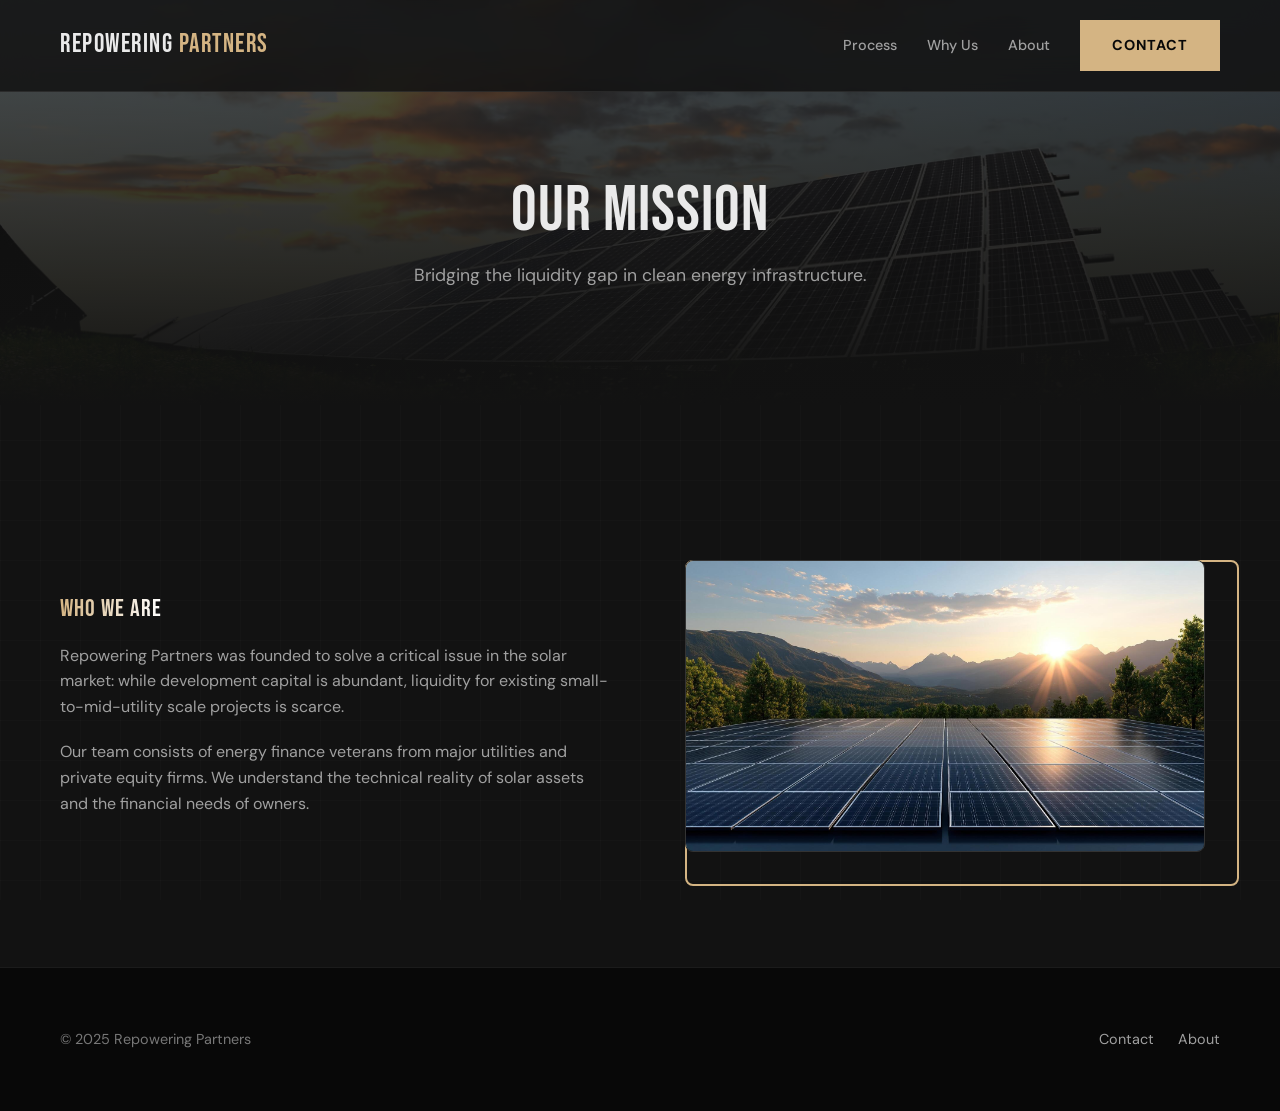
==== commit 762793db: "t" ====
--- a/about.html
+++ b/about.html
@@ -6,6 +6,7 @@
     <title>About | Repowering Partners</title>
     <link href="https://fonts.googleapis.com/css2?family=Bebas+Neue&family=DM+Sans:wght@400;500;700&display=swap" rel="stylesheet">
     <link rel="stylesheet" href="style.css">
+    <!-- FAVICON UPDATED -->
     <link rel="icon" href="data:image/svg+xml,<svg xmlns=%22http://www.w3.org/2000/svg%22 viewBox=%220 0 100 100%22><rect width=%22100%22 height=%22100%22 rx=%2220%22 fill=%22%23121212%22/><circle cx=%2250%22 cy=%2250%22 r=%2235%22 fill=%22%23D4B483%22/><path d=%22M50 10 L50 90 M10 50 L90 50 M22 22 L78 78 M22 78 L78 22%22 stroke=%22%23121212%22 stroke-width=%228%22 stroke-linecap=%22round%22/></svg>">
 </head>
 <body>
@@ -19,9 +20,9 @@
                 <a href="contact.html" class="btn btn-primary">Contact</a>
             </div>
              <div class="hamburger">
-                <span></span>
-                <span></span>
-                <span></span>
+                <span style="display:block; width:30px; height:2px; background:#fff; margin:6px 0;"></span>
+                <span style="display:block; width:30px; height:2px; background:#fff; margin:6px 0;"></span>
+                <span style="display:block; width:30px; height:2px; background:#fff; margin:6px 0;"></span>
             </div>
         </div>
     </nav>
@@ -34,7 +35,7 @@
 
     <header class="page-header" style="background-image: url('media/they.avif');">
         <div class="header-overlay"></div>
-        <div class="header-content fade-in">
+        <div class="header-content fade-in-up">
             <h1 class="header-title">Our Mission</h1>
             <p class="header-sub">Bridging the liquidity gap in clean energy infrastructure.</p>
         </div>
@@ -42,13 +43,15 @@
 
     <section class="section">
         <div class="container grid-2">
-            <div class="fade-in-left">
-                <h2 style="margin-bottom:20px;">Who We Are</h2>
+            <div class="fade-in-up">
+                <h2 style="margin-bottom:20px;" class="gradient-text">Who We Are</h2>
                 <p style="color:var(--text-gray); margin-bottom:20px;">Repowering Partners was founded to solve a critical issue in the solar market: while development capital is abundant, liquidity for existing small-to-mid-utility scale projects is scarce.</p>
                 <p style="color:var(--text-gray);">Our team consists of energy finance veterans from major utilities and private equity firms. We understand the technical reality of solar assets and the financial needs of owners.</p>
             </div>
-            <div class="fade-in-right">
-                <img src="media/the.jpeg" style="width:100%; border:1px solid #333; height: 100%; object-fit: cover;" alt="Solar Operations">
+            <div class="fade-in-up" style="animation-delay: 0.2s;">
+                <div class="image-wrapper">
+                    <img src="media/the.jpeg" style="width:100%; border:1px solid #333; height: 100%; object-fit: cover; border-radius: 8px;" alt="Solar Operations">
+                </div>
             </div>
         </div>
     </section>
--- a/style.css
+++ b/style.css
@@ -6,19 +6,19 @@
 :root {
     --bg-dark: #121212;
     --bg-darker: #080808;
-    --bg-card: #1C1C1C;
+    --bg-card: rgba(28, 28, 28, 0.7); /* Updated for glassmorphism */
     --accent-primary: #D4B483; 
-    --accent-hover: #C29D66;
+    --accent-hover: #E8CA9B; /* Brighter on hover */
     --text-white: #EAEAEA;
-    --text-gray: #888888;
+    --text-gray: #A0A0A0; /* Slightly brighter for better contrast */
     --border-color: rgba(255, 255, 255, 0.08);
     --font-heading: 'Bebas Neue', sans-serif;
     --font-body: 'DM Sans', sans-serif;
-    --transition: all 0.3s cubic-bezier(0.25, 0.8, 0.25, 1);
+    --transition: all 0.4s cubic-bezier(0.25, 0.8, 0.25, 1);
     --container-padding: 20px;
 }
 
-/* === RESET & BASE === */
+/* --- RESET & BASE --- */
 * { margin: 0; padding: 0; box-sizing: border-box; }
 
 html {
@@ -35,18 +35,20 @@
     -webkit-font-smoothing: antialiased;
 }
 
+/* Subtle texture overlay */
 body::before {
     content: "";
     position: fixed;
     top: 0; left: 0; width: 100vw; height: 100vh;
     background-image: 
-        linear-gradient(rgba(255, 255, 255, 0.02) 1px, transparent 1px),
-        linear-gradient(90deg, rgba(255, 255, 255, 0.02) 1px, transparent 1px);
+        linear-gradient(rgba(255, 255, 255, 0.015) 1px, transparent 1px),
+        linear-gradient(90deg, rgba(255, 255, 255, 0.015) 1px, transparent 1px);
     background-size: 40px 40px;
     pointer-events: none;
     z-index: -1;
 }
 
+/* Typography Defaults */
 h1, h2, h3, h4 {
     font-family: var(--font-heading);
     text-transform: uppercase;
@@ -67,111 +69,14 @@
 
 .text-accent { color: var(--accent-primary); }
 
-/* === KEYFRAME ANIMATIONS === */
-@keyframes fadeInUp {
-    from { opacity: 0; transform: translateY(40px); }
-    to { opacity: 1; transform: translateY(0); }
-}
-
-@keyframes fadeInDown {
-    from { opacity: 0; transform: translateY(-30px); }
-    to { opacity: 1; transform: translateY(0); }
-}
-
-@keyframes fadeInLeft {
-    from { opacity: 0; transform: translateX(-40px); }
-    to { opacity: 1; transform: translateX(0); }
-}
-
-@keyframes fadeInRight {
-    from { opacity: 0; transform: translateX(40px); }
-    to { opacity: 1; transform: translateX(0); }
-}
-
-@keyframes shimmer {
-    0% { left: -100%; }
-    100% { left: 100%; }
-}
-
-@keyframes float {
-    0%, 100% { transform: translateY(0) rotate(0deg); }
-    33% { transform: translateY(-15px) rotate(2deg); }
-    66% { transform: translateY(-8px) rotate(-1deg); }
-}
-
-@keyframes gradientShift {
-    0% { background-position: 0% 50%; }
-    50% { background-position: 100% 50%; }
-    100% { background-position: 0% 50%; }
-}
-
-@keyframes pulseGlow {
-    0%, 100% { box-shadow: 0 0 5px rgba(212, 180, 131, 0.1); }
-    50% { box-shadow: 0 0 25px rgba(212, 180, 131, 0.3); }
-}
-
-@keyframes dotPulse {
-    0%, 100% { transform: scale(1); box-shadow: 0 0 0 rgba(212, 180, 131, 0); }
-    50% { transform: scale(1.3); box-shadow: 0 0 12px rgba(212, 180, 131, 0.5); }
-}
-
-@keyframes lineShimmer {
-    0% { background-position: -200% center; }
-    100% { background-position: 200% center; }
-}
-
-@keyframes revealLine {
-    from { transform: scaleX(0); }
-    to { transform: scaleX(1); }
-}
-
-/* === SCROLL ANIMATION CLASSES === */
-.fade-in,
-.fade-in-up,
-.fade-in-left,
-.fade-in-right {
-    opacity: 0;
-    transition: all 0.8s cubic-bezier(0.25, 0.8, 0.25, 1);
-}
-
-.fade-in-up { transform: translateY(40px); }
-.fade-in-left { transform: translateX(-40px); }
-.fade-in-right { transform: translateX(40px); }
-
-.fade-in.visible,
-.fade-in-up.visible,
-.fade-in-left.visible,
-.fade-in-right.visible {
-    opacity: 1;
-    transform: translate(0, 0);
-}
-
-/* Stagger Items */
-.stagger-item {
-    opacity: 0;
-    transform: translateY(30px);
-    transition: all 0.6s cubic-bezier(0.25, 0.8, 0.25, 1);
-}
-
-.stagger-item.visible {
-    opacity: 1;
-    transform: translateY(0);
-}
-
-/* === HERO ENTRANCE SEQUENCE === */
-.hero-anim-1 {
-    animation: fadeInUp 1s ease 0.2s both;
-}
-
-.hero-anim-2 {
-    animation: fadeInUp 1s ease 0.5s both;
-}
-
-.hero-anim-3 {
-    animation: fadeInUp 1s ease 0.8s both;
-}
-
-/* === BUTTONS === */
+.gradient-text {
+    background: linear-gradient(to right, var(--accent-primary), #FFF);
+    -webkit-background-clip: text;
+    -webkit-text-fill-color: transparent;
+    display: inline-block;
+}
+
+/* --- BUTTONS --- */
 .btn {
     display: inline-block;
     padding: 14px 32px;
@@ -186,32 +91,33 @@
     text-align: center;
     position: relative;
     overflow: hidden;
+    z-index: 1;
 }
 
 .btn-primary {
     background-color: var(--accent-primary);
-    color: var(--bg-dark);
-}
-
-.btn-primary::after {
+    color: var(--bg-darker);
+}
+
+/* Premium Button Shine & Glow Effect */
+.btn-primary::before {
     content: '';
     position: absolute;
-    top: 0;
-    left: -100%;
-    width: 100%;
-    height: 100%;
-    background: linear-gradient(90deg, transparent, rgba(255, 255, 255, 0.35), transparent);
-    transition: none;
-}
-
-.btn-primary:hover::after {
-    animation: shimmer 0.6s ease forwards;
+    top: 0; left: -100%;
+    width: 100%; height: 100%;
+    background: linear-gradient(120deg, transparent, rgba(255,255,255,0.4), transparent);
+    transition: left 0.6s ease;
+    z-index: -1;
+}
+
+.btn-primary:hover::before {
+    left: 100%;
 }
 
 .btn-primary:hover {
     background-color: var(--accent-hover);
     transform: translateY(-3px);
-    box-shadow: 0 10px 30px rgba(212, 180, 131, 0.3);
+    box-shadow: 0 10px 20px rgba(212, 180, 131, 0.3);
 }
 
 .btn-ghost {
@@ -228,16 +134,16 @@
     transform: translateY(-3px);
 }
 
-/* === NAVIGATION === */
+/* --- NAVIGATION --- */
 .navbar {
     position: fixed; top: 0; width: 100%;
-    background: rgba(18, 18, 18, 0.95);
-    backdrop-filter: blur(12px);
-    -webkit-backdrop-filter: blur(12px);
+    background: rgba(18, 18, 18, 0.85);
+    backdrop-filter: blur(16px);
+    -webkit-backdrop-filter: blur(16px);
     border-bottom: 1px solid var(--border-color);
     z-index: 1000;
     padding: 20px 0;
-    transition: all 0.4s ease;
+    transition: padding 0.4s ease, background 0.4s ease;
 }
 
 .nav-container { display: flex; justify-content: space-between; align-items: center; }
@@ -255,58 +161,24 @@
 .nav-links a:not(.btn) {
     font-size: 0.9rem; font-weight: 500; color: var(--text-gray);
     position: relative;
-    padding-bottom: 4px;
-}
-
-.nav-links a:not(.btn)::after {
-    content: '';
-    position: absolute;
-    bottom: 0;
-    left: 0;
-    width: 0;
-    height: 1px;
-    background: var(--accent-primary);
-    transition: width 0.3s ease;
-}
-
-.nav-links a:not(.btn):hover::after {
-    width: 100%;
 }
 
 .nav-links a:not(.btn):hover,
 .nav-links a.active { color: var(--text-white); }
 
 .nav-links a.active::after {
-    width: 100%;
-}
-
-/* Hamburger */
-.hamburger { display: none; cursor: pointer; padding: 10px; z-index: 1001; }
-
-.hamburger span {
-    display: block;
-    width: 30px;
-    height: 2px;
-    background: #fff;
-    margin: 6px 0;
-    transition: all 0.4s cubic-bezier(0.25, 0.8, 0.25, 1);
-    transform-origin: center;
-}
-
-.hamburger.active span:nth-child(1) {
-    transform: rotate(45deg) translate(5px, 6px);
-}
-
-.hamburger.active span:nth-child(2) {
-    opacity: 0;
-    transform: scaleX(0);
-}
-
-.hamburger.active span:nth-child(3) {
-    transform: rotate(-45deg) translate(5px, -6px);
-}
-
-/* === HERO SECTIONS === */
+    content: ''; position: absolute; bottom: -5px; left: 0;
+    width: 100%; height: 1px; background: var(--accent-primary);
+}
+
+/* Animated Hamburger */
+.hamburger { display: none; cursor: pointer; padding: 10px; z-index: 1001; position: relative;}
+.hamburger span { transition: var(--transition); }
+.hamburger.active span:nth-child(1) { transform: translateY(8px) rotate(45deg); background: var(--accent-primary); }
+.hamburger.active span:nth-child(2) { opacity: 0; }
+.hamburger.active span:nth-child(3) { transform: translateY(-8px) rotate(-45deg); background: var(--accent-primary); }
+
+/* --- HERO SECTIONS --- */
 .hero {
     position: relative; height: 100vh; min-height: 600px;
     display: flex; align-items: center; justify-content: center;
@@ -314,72 +186,31 @@
     overflow: hidden;
 }
 
+/* Ken Burns Effect on Backgrounds */
+@keyframes kenBurns {
+    0% { transform: scale(1); }
+    100% { transform: scale(1.08); }
+}
+
+.hero-bg, .page-header {
+    background-size: cover; 
+    background-position: center;
+}
+
 .hero-bg {
-    position: absolute; top: 0; left: 0; width: 100%; height: 120%;
-    background-size: cover; background-position: center;
+    position: absolute; top: 0; left: 0; width: 100%; height: 100%;
     z-index: -2;
-    will-change: transform;
+    animation: kenBurns 25s ease-out infinite alternate;
 }
 
 .overlay {
     position: absolute; top: 0; left: 0; width: 100%; height: 100%;
-    background: linear-gradient(180deg, rgba(18,18,18,0.9) 0%, rgba(18,18,18,0.5) 50%, rgba(18,18,18,1) 100%);
+    background: linear-gradient(180deg, rgba(18,18,18,0.85) 0%, rgba(18,18,18,0.6) 50%, rgba(18,18,18,1) 100%);
     z-index: -1;
 }
 
-.hero-content { 
-    text-align: center; max-width: 900px; padding: 0 20px; 
-    position: relative; 
-    z-index: 2; 
-}
-
-.hero-content::before {
-    content: '';
-    position: absolute;
-    top: 50%; left: 50%;
-    transform: translate(-50%, -50%);
-    width: 400px; height: 400px;
-    background: radial-gradient(circle, rgba(212, 180, 131, 0.1), transparent 70%);
-    pointer-events: none;
-    z-index: -1;
-}
-
+.hero-content { text-align: center; max-width: 900px; padding: 0 20px; }
 .hero-title { font-size: 5.5rem; line-height: 0.95; margin-bottom: 25px; }
-
-.hero-title .text-accent {
-    background: linear-gradient(135deg, var(--accent-primary), #E8C97A, var(--accent-primary));
-    background-size: 200% 200%;
-    -webkit-background-clip: text;
-    -webkit-text-fill-color: transparent;
-    background-clip: text;
-    animation: gradientShift 4s ease infinite;
-}
-
-/* Hero Floating Particles */
-.hero-particles {
-    position: absolute;
-    width: 100%; height: 100%;
-    top: 0; left: 0;
-    pointer-events: none;
-    z-index: 1;
-    overflow: hidden;
-}
-
-.hero-particles span {
-    position: absolute;
-    width: 4px; height: 4px;
-    background: var(--accent-primary);
-    border-radius: 50%;
-    opacity: 0;
-    animation: float 8s ease-in-out infinite;
-}
-
-.hero-particles span:nth-child(1) { top: 15%; left: 8%; opacity: 0.2; animation-delay: 0s; animation-duration: 9s; width: 3px; height: 3px; }
-.hero-particles span:nth-child(2) { top: 55%; left: 85%; opacity: 0.15; animation-delay: 1.5s; animation-duration: 7s; width: 5px; height: 5px; }
-.hero-particles span:nth-child(3) { top: 35%; left: 25%; opacity: 0.25; animation-delay: 3s; animation-duration: 10s; }
-.hero-particles span:nth-child(4) { top: 70%; left: 65%; opacity: 0.1; animation-delay: 0.5s; animation-duration: 8s; width: 6px; height: 6px; }
-.hero-particles span:nth-child(5) { top: 25%; left: 92%; opacity: 0.2; animation-delay: 2s; animation-duration: 11s; width: 3px; height: 3px; }
-.hero-particles span:nth-child(6) { top: 80%; left: 15%; opacity: 0.15; animation-delay: 4s; animation-duration: 7s; }
 
 /* Sub-Page Headers */
 .page-header {
@@ -387,7 +218,6 @@
     min-height: 350px;
     display: flex; align-items: center; justify-content: center;
     position: relative;
-    background-size: cover; background-position: center;
     padding-top: 60px;
     margin-bottom: 40px;
     overflow: hidden;
@@ -395,349 +225,220 @@
 
 .header-overlay {
     position: absolute; top: 0; left: 0; width: 100%; height: 100%;
-    background: linear-gradient(0deg, var(--bg-dark) 0%, rgba(18,18,18,0.6) 100%);
+    background: linear-gradient(0deg, var(--bg-dark) 0%, rgba(18,18,18,0.7) 100%);
 }
 
 .header-content { position: relative; z-index: 2; text-align: center; padding: 0 20px;}
-.header-title { font-size: 3.5rem; margin-bottom: 15px; }
+.header-title { font-size: 4rem; margin-bottom: 15px; }
 .header-sub { font-size: 1.1rem; color: var(--text-gray); max-width: 600px; margin: 0 auto; }
 
-/* === SECTIONS & LAYOUT === */
-.section { padding: 80px 0; }
-
-.section-centered { text-align: center; }
-
-.section-header {
-    margin-bottom: 60px;
-}
-
-.section-header h2 {
-    font-size: 2.5rem;
-    margin-bottom: 20px;
-    letter-spacing: 2px;
-}
-
-.accent-line {
-    width: 80px;
-    height: 3px;
-    margin: 0 auto;
-    background: linear-gradient(90deg, var(--accent-primary), var(--accent-hover));
-    position: relative;
-    overflow: hidden;
-    border-radius: 2px;
-}
-
-.accent-line::after {
-    content: '';
-    position: absolute;
-    top: 0;
-    left: -100%;
-    width: 100%;
-    height: 100%;
-    background: linear-gradient(90deg, transparent, rgba(255,255,255,0.6), transparent);
-    animation: shimmer 3s ease-in-out infinite;
-}
-
-.grid-4 { display: grid; grid-template-columns: repeat(4, 1fr); gap: 25px; }
+/* --- SECTIONS & LAYOUT --- */
+.section { padding: 100px 0; }
+.section-title { font-size: 2.8rem; margin-bottom: 50px; }
 .grid-3 { display: grid; grid-template-columns: repeat(3, 1fr); gap: 30px; }
 .grid-2 { display: grid; grid-template-columns: 1fr 1fr; gap: 60px; align-items: center; }
 
-/* === TRUST BAR === */
+/* Centered Projects Layout */
+.project-section-centered {
+    text-align: center;
+}
+.features-grid {
+    display: grid;
+    grid-template-columns: repeat(auto-fit, minmax(260px, 1fr));
+    gap: 30px;
+    justify-content: center;
+    align-items: stretch;
+}
+
+/* --- TRUST BAR --- */
 .trust-bar {
     position: absolute; bottom: 0; width: 100%;
     border-top: 1px solid var(--border-color);
-    background: rgba(18, 18, 18, 0.95);
+    background: rgba(18, 18, 18, 0.7);
     backdrop-filter: blur(10px);
-    -webkit-backdrop-filter: blur(10px);
-    padding: 25px 0;
+    padding: 30px 0;
 }
 .trust-grid { display: grid; grid-template-columns: repeat(3, 1fr); text-align: center; gap: 20px; }
-.stat-number { font-family: var(--font-heading); font-size: 2.5rem; color: var(--text-white); line-height: 1;}
-.stat-symbol { font-family: var(--font-heading); font-size: 2.5rem; color: var(--accent-primary); }
-.stat-label { display: block; font-size: 0.8rem; color: var(--text-gray); text-transform: uppercase; margin-top: 5px; }
-
-/* === CARDS & UI === */
-.card {
+.stat-number { font-family: var(--font-heading); font-size: 3rem; color: var(--text-white); line-height: 1;}
+.stat-symbol { font-family: var(--font-heading); font-size: 3rem; color: var(--accent-primary); }
+.stat-label { display: block; font-size: 0.85rem; color: var(--text-gray); text-transform: uppercase; margin-top: 8px; letter-spacing: 1px;}
+
+/* --- CARDS & UI (GLASSMORPHISM & GLOW) --- */
+.card, .card-hover {
     background: var(--bg-card); 
     padding: 40px;
     border: 1px solid var(--border-color); 
-    transition: all 0.5s cubic-bezier(0.25, 0.8, 0.25, 1);
+    border-radius: 12px;
+    backdrop-filter: blur(12px);
+    -webkit-backdrop-filter: blur(12px);
+    transition: var(--transition);
     position: relative;
     overflow: hidden;
 }
 
-.card::before {
-    content: '';
-    position: absolute;
-    top: 0; left: 0;
-    width: 100%; height: 2px;
-    background: linear-gradient(90deg, transparent, var(--accent-primary), transparent);
-    transform: scaleX(0);
-    transition: transform 0.5s ease;
-}
-
-.card:hover::before {
-    transform: scaleX(1);
-}
-
-.card:hover { 
-    border-color: rgba(212, 180, 131, 0.3); 
+/* Ensures content in centered grids is centered */
+.project-section-centered .card {
+    text-align: center;
+}
+
+.card::after, .card-hover::after {
+    content: ''; position: absolute; top: 0; left: -100%;
+    width: 50%; height: 100%;
+    background: linear-gradient(to right, transparent, rgba(255,255,255,0.03), transparent);
+    transform: skewX(-25deg); transition: 0.7s;
+}
+
+.card:hover::after, .card-hover:hover::after { left: 125%; }
+
+.card:hover, .card-hover:hover { 
+    border-color: var(--accent-primary); 
     transform: translateY(-8px);
-    box-shadow: 0 20px 50px rgba(0, 0, 0, 0.4), 0 0 30px rgba(212, 180, 131, 0.08);
-}
-
-.card-icon-line {
-    width: 40px;
-    height: 3px;
-    background: var(--accent-primary);
-    margin: 0 auto 25px;
-    transition: width 0.3s ease;
-}
-
-.card:hover .card-icon-line {
-    width: 60px;
-}
-
-.card h3 { font-size: 1.5rem; margin-bottom: 15px; color: var(--text-white); }
-.card p { color: var(--text-gray); font-size: 0.95rem; }
-
-/* === PROCESS LIST === */
+    box-shadow: 0 15px 35px rgba(0,0,0,0.5), 0 0 20px rgba(212, 180, 131, 0.1);
+}
+
+.card h3 { font-size: 1.6rem; margin-bottom: 15px; color: var(--text-white); }
+.card p { color: var(--text-gray); font-size: 1rem; }
+
+/* Image Wrapper with cool border reveal */
+.image-wrapper {
+    position: relative;
+    padding: 15px;
+}
+.image-wrapper::before {
+    content: ''; position: absolute; top: 0; left: 0;
+    width: 100%; height: 100%; border: 2px solid var(--accent-primary);
+    border-radius: 8px; transform: translate(15px, 15px);
+    z-index: -1; transition: var(--transition);
+}
+.image-wrapper:hover::before { transform: translate(5px, 5px); }
+
+/* --- PROCESS LIST --- */
 .process-vertical { 
-    display: flex; flex-direction: column; gap: 40px; 
-    border-left: 2px solid var(--border-color); 
-    padding-left: 40px; margin-left: 20px;
-    position: relative;
-}
-
-.process-vertical::before {
-    content: '';
-    position: absolute;
-    top: 0; left: -2px;
-    width: 2px; height: 100%;
-    background: linear-gradient(180deg, var(--accent-primary), transparent);
-    transform-origin: top;
-    animation: revealLine 1.5s ease 0.5s both;
-}
-
-.step { position: relative; }
-
+    display: flex; flex-direction: column; gap: 50px; 
+    border-left: 2px solid rgba(212, 180, 131, 0.2); 
+    padding-left: 50px; margin-left: 20px; 
+}
+.step { position: relative; transition: var(--transition); }
+.step:hover { transform: translateX(10px); }
 .step::before {
-    content: ''; position: absolute; left: -47px; top: 5px;
+    content: ''; position: absolute; left: -57px; top: 5px;
     width: 12px; height: 12px; background: var(--bg-dark);
     border: 2px solid var(--accent-primary); border-radius: 50%;
-    transition: all 0.3s ease;
-}
-
-.step:hover::before {
-    animation: dotPulse 1.5s ease infinite;
-    background: var(--accent-primary);
-}
-
-.step-number { 
-    font-family: var(--font-heading); font-size: 1.5rem; 
-    color: var(--accent-primary); position: absolute; right: 0; top: 0; 
-    opacity: 0.5; transition: opacity 0.3s ease;
-}
-
-.step:hover .step-number { opacity: 1; }
-
-.step h3 { transition: color 0.3s ease; }
-.step:hover h3 { color: var(--accent-primary); }
-
-/* === COMPARISON TABLE === */
-.comparison-wrapper { 
-    display: grid; grid-template-columns: 1fr 1fr; 
-    border: 1px solid var(--border-color); 
-    overflow: hidden;
-}
-.comp-col { padding: 50px; }
-.comp-col.us { background: var(--bg-card); border-right: 1px solid var(--border-color); }
-.comp-col h3 { font-size: 2rem; margin-bottom: 30px; }
+    box-shadow: 0 0 10px var(--accent-primary);
+    transition: var(--transition);
+}
+.step:hover::before { background: var(--accent-primary); transform: scale(1.3); }
+.step-number { font-family: var(--font-heading); font-size: 2rem; color: rgba(212, 180, 131, 0.2); position: absolute; right: 0; top: 0; transition: var(--transition); }
+.step:hover .step-number { color: var(--accent-primary); opacity: 0.5; }
+
+/* --- COMPARISON TABLE --- */
+.comparison-wrapper { display: grid; grid-template-columns: 1fr 1fr; border-radius: 12px; overflow: hidden; }
+.comp-col { padding: 60px; }
+.comp-col.us { background: var(--bg-card); border: 1px solid var(--accent-primary); z-index: 2; box-shadow: 0 0 30px rgba(0,0,0,0.5); }
+.comp-col.them { border: 1px solid var(--border-color); border-left: none; opacity: 0.7; }
+.comp-col h3 { font-size: 2.2rem; margin-bottom: 30px; }
 .comp-col.us h3 { color: var(--accent-primary); }
-
-.comp-list li {
-    padding: 12px 0;
-    border-bottom: 1px solid var(--border-color);
-    transition: all 0.3s ease;
-    font-size: 1rem;
-}
-
-.comp-list li:last-child { border-bottom: none; }
-
-.comp-col.us .comp-list li:hover {
-    padding-left: 10px;
-    background: rgba(212, 180, 131, 0.05);
-}
-
-.check { color: var(--accent-primary); margin-right: 15px; font-weight: bold; }
-.cross { color: #555; margin-right: 15px; font-weight: bold; }
-
-/* === FORMS === */
-.contact-form { 
-    background: var(--bg-card); padding: 40px; 
-    border: 1px solid var(--border-color); 
-    transition: border-color 0.3s ease;
-}
-
-.contact-form:focus-within {
-    border-color: rgba(212, 180, 131, 0.3);
-}
-
-.form-group { margin-bottom: 20px; }
-
-label { 
-    display: block; margin-bottom: 8px; color: var(--text-gray); 
-    font-size: 0.85rem; letter-spacing: 0.5px; text-transform: uppercase; 
-    transition: color 0.3s ease;
-}
-
+.comp-col ul li { font-size: 1.1rem; margin-bottom: 15px; display: flex; align-items: center; }
+.check { color: var(--accent-primary); margin-right: 15px; font-weight: bold; font-size: 1.2rem; }
+.cross { color: #555; margin-right: 15px; font-weight: bold; font-size: 1.2rem; }
+
+/* --- FORMS --- */
+.contact-form { background: var(--bg-card); padding: 50px; border: 1px solid var(--border-color); border-radius: 12px; }
+.form-group { margin-bottom: 25px; position: relative; }
+label { display: block; margin-bottom: 10px; color: var(--text-gray); font-size: 0.85rem; letter-spacing: 1px; text-transform: uppercase; }
 input, textarea {
-    width: 100%; background: var(--bg-dark); border: 1px solid var(--border-color);
+    width: 100%; background: rgba(0,0,0,0.3); border: 1px solid var(--border-color);
     padding: 16px; color: var(--text-white); font-family: var(--font-body); font-size: 1rem;
-    border-radius: 0;
-    -webkit-appearance: none;
-    transition: all 0.3s ease;
-}
-
-input:focus, textarea:focus { 
-    outline: none; 
-    border-color: var(--accent-primary);
-    box-shadow: 0 0 15px rgba(212, 180, 131, 0.1);
-}
-
-.form-group:focus-within label {
-    color: var(--accent-primary);
-}
-
-/* Success Message */
-.success-message {
-    text-align: center;
-    padding: 60px 40px;
-    background: var(--bg-card);
-    border: 1px solid rgba(212, 180, 131, 0.3);
-}
-
-.success-icon {
-    width: 60px; height: 60px;
-    border: 2px solid var(--accent-primary);
-    border-radius: 50%;
-    display: flex; align-items: center; justify-content: center;
-    margin: 0 auto 20px;
-    font-size: 1.5rem;
-    color: var(--accent-primary);
-    animation: pulseGlow 2s ease infinite;
-}
-
-.success-message h3 {
-    font-size: 2rem;
-    color: var(--accent-primary);
-    margin-bottom: 15px;
-}
-
-.success-message p {
-    color: var(--text-gray);
-}
-
-/* === MOBILE MENU === */
+    border-radius: 6px; transition: var(--transition);
+}
+input:focus, textarea:focus { outline: none; border-color: var(--accent-primary); background: rgba(0,0,0,0.6); box-shadow: 0 0 10px rgba(212,180,131,0.1); }
+
+/* --- MOBILE MENU --- */
 .mobile-menu {
     position: fixed; top: 0; left: 0; width: 100%; height: 100vh;
-    background: var(--bg-darker); z-index: 999;
+    background: rgba(8, 8, 8, 0.98); backdrop-filter: blur(20px); z-index: 900;
     display: flex; flex-direction: column; justify-content: center; align-items: center;
-    transform: translateY(-100%); transition: transform 0.5s cubic-bezier(0.25, 0.8, 0.25, 1);
-    padding: 20px;
-}
-.mobile-menu.active { transform: translateY(0); }
+    opacity: 0; visibility: hidden; transition: all 0.5s ease;
+}
+.mobile-menu.active { opacity: 1; visibility: visible; }
 .mobile-link { 
-    font-family: var(--font-heading); font-size: 2.5rem; margin: 15px 0; 
-    color: var(--text-white); 
-    opacity: 0;
-    transform: translateY(20px);
-    transition: all 0.4s ease;
-}
-
-.mobile-menu.active .mobile-link {
-    opacity: 1;
-    transform: translateY(0);
-}
-
+    font-family: var(--font-heading); font-size: 3rem; margin: 15px 0; color: var(--text-white); 
+    transform: translateY(20px); opacity: 0; transition: all 0.4s ease;
+}
+.mobile-menu.active .mobile-link { transform: translateY(0); opacity: 1; }
 .mobile-menu.active .mobile-link:nth-child(1) { transition-delay: 0.1s; }
 .mobile-menu.active .mobile-link:nth-child(2) { transition-delay: 0.2s; }
 .mobile-menu.active .mobile-link:nth-child(3) { transition-delay: 0.3s; }
 .mobile-menu.active .mobile-link:nth-child(4) { transition-delay: 0.4s; }
-
-.mobile-link:hover { color: var(--accent-primary); }
-
-/* === FOOTER === */
-.footer { 
-    padding: 50px 0; border-top: 1px solid var(--border-color); 
-    font-size: 0.9rem; background: var(--bg-darker); color: #555;
-}
+.mobile-link:hover { color: var(--accent-primary); letter-spacing: 2px; }
+
+/* --- ANIMATIONS (JAWDROPPING REVEALS) --- */
+@keyframes fadeInUp {
+    from { opacity: 0; transform: translateY(40px); }
+    to { opacity: 1; transform: translateY(0); }
+}
+@keyframes fadeInLeft {
+    from { opacity: 0; transform: translateX(-40px); }
+    to { opacity: 1; transform: translateX(0); }
+}
+@keyframes fadeIn {
+    from { opacity: 0; }
+    to { opacity: 1; }
+}
+
+.fade-in { opacity: 0; }
+.fade-in.visible { animation: fadeIn 1s cubic-bezier(0.25, 0.8, 0.25, 1) forwards; }
+
+.fade-in-up { opacity: 0; }
+.fade-in-up.visible { animation: fadeInUp 0.8s cubic-bezier(0.25, 0.8, 0.25, 1) forwards; }
+
+.fade-in-left { opacity: 0; }
+.fade-in-left.visible { animation: fadeInLeft 0.8s cubic-bezier(0.25, 0.8, 0.25, 1) forwards; }
+
+/* --- FOOTER --- */
+.footer { padding: 60px 0; border-top: 1px solid var(--border-color); font-size: 0.9rem; background: var(--bg-darker); color: #777;}
 .footer-content { display: flex; justify-content: space-between; flex-wrap: wrap; gap: 20px; }
-.footer-links a { margin-left: 20px; color: var(--text-gray); position: relative; }
-
-.footer-links a::after {
-    content: '';
-    position: absolute;
-    bottom: -2px; left: 0;
-    width: 0; height: 1px;
-    background: var(--accent-primary);
-    transition: width 0.3s ease;
-}
-
-.footer-links a:hover::after { width: 100%; }
+.footer-links a { margin-left: 20px; color: var(--text-gray); transition: var(--transition); }
 .footer-links a:hover { color: var(--accent-primary); }
 
 /* =========================================
-   RESPONSIVE
+   MOBILE RESPONSIVENESS
    ========================================= */
-
 @media (max-width: 1024px) {
-    .hero-title { font-size: 4rem; }
-    .grid-3 { grid-template-columns: repeat(2, 1fr); }
-    .grid-4 { grid-template-columns: repeat(2, 1fr); }
+    .hero-title { font-size: 4.5rem; }
+    .features-grid { grid-template-columns: repeat(2, 1fr); }
 }
 
 @media (max-width: 768px) {
-    .grid-3, .grid-2, .grid-4, .trust-grid, .comparison-wrapper { 
-        grid-template-columns: 1fr;
-        gap: 30px;
+    .grid-3, .grid-2, .trust-grid, .comparison-wrapper, .features-grid { 
+        grid-template-columns: 1fr; gap: 30px;
     }
-    
     .nav-links { display: none; }
     .hamburger { display: block; }
     
-    .hero-title { font-size: 3.2rem; margin-bottom: 20px; }
-    .header-title { font-size: 2.8rem; }
-    .section-header h2 { font-size: 2rem; }
-    
+    .hero-title { font-size: 3.5rem; margin-bottom: 20px; }
+    .header-title { font-size: 3rem; }
+    .section-title { font-size: 2.2rem; }
     .section { padding: 60px 0; }
     .container { padding: 0 25px; }
     
-    .hero .btn { 
-        display: block; 
-        width: 100%; 
-        margin: 10px 0 0 0;
-    }
-
+    .hero .btn { display: block; width: 100%; margin: 15px 0 0 0; }
     .btn-ghost { margin-left: 0; }
     
     .trust-bar { position: relative; background: var(--bg-darker); border-bottom: 1px solid var(--border-color); }
     .trust-grid { gap: 40px; padding: 20px 0; }
     
-    .comp-col.us { border-right: none; border-bottom: 1px solid var(--border-color); }
-    .comp-col { padding: 30px 20px; }
-    
-    .process-vertical { padding-left: 20px; margin-left: 10px; }
-    .step::before { left: -27px; width: 10px; height: 10px; }
-    
-    .contact-form { padding: 25px; }
-    .contact-wrapper { grid-template-columns: 1fr; }
+    .comp-col.us { border: 1px solid var(--accent-primary); border-bottom: none; border-radius: 12px 12px 0 0; }
+    .comp-col.them { border: 1px solid var(--border-color); border-radius: 0 0 12px 12px; opacity: 1; }
+    .comp-col { padding: 40px 25px; }
+    
+    .process-vertical { padding-left: 30px; margin-left: 10px; gap: 40px; }
+    .step::before { left: -37px; width: 10px; height: 10px; }
+    .step-number { font-size: 1.5rem; }
+    
+    .contact-form { padding: 30px; }
     
     .footer-content { flex-direction: column; text-align: center; }
     .footer-links { margin-top: 15px; }
     .footer-links a { margin: 0 10px; }
-
-    .hero-particles span { opacity: 0 !important; }
-
-    .card-icon-line { margin: 0 auto 25px; }
 }
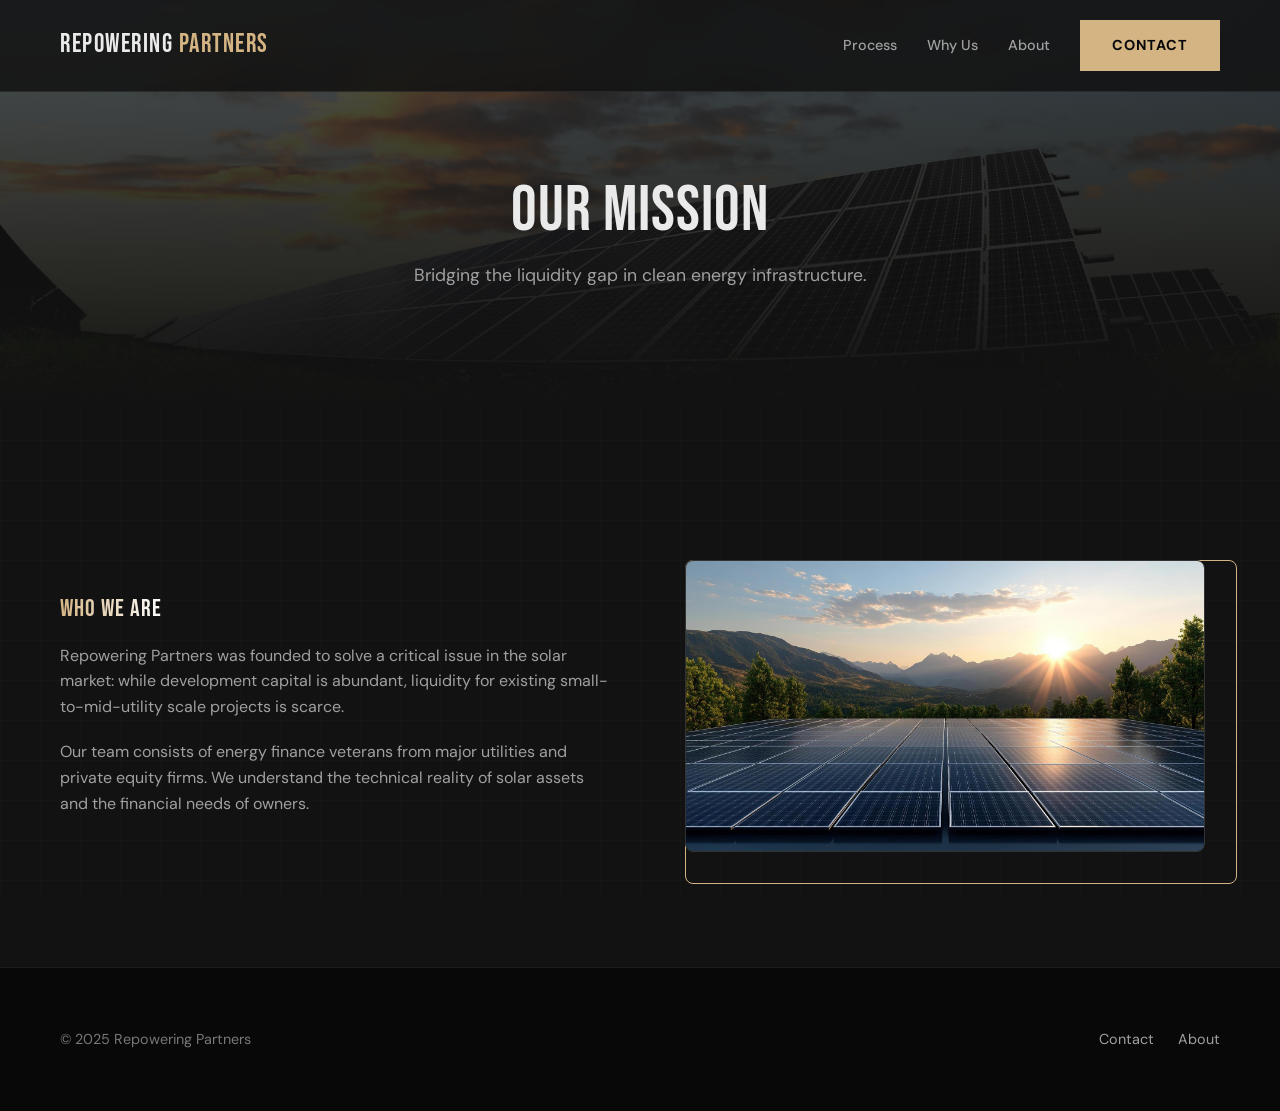
==== commit 2873e967: "t" ====
--- a/about.html
+++ b/about.html
@@ -6,7 +6,6 @@
     <title>About | Repowering Partners</title>
     <link href="https://fonts.googleapis.com/css2?family=Bebas+Neue&family=DM+Sans:wght@400;500;700&display=swap" rel="stylesheet">
     <link rel="stylesheet" href="style.css">
-    <!-- FAVICON UPDATED -->
     <link rel="icon" href="data:image/svg+xml,<svg xmlns=%22http://www.w3.org/2000/svg%22 viewBox=%220 0 100 100%22><rect width=%22100%22 height=%22100%22 rx=%2220%22 fill=%22%23121212%22/><circle cx=%2250%22 cy=%2250%22 r=%2235%22 fill=%22%23D4B483%22/><path d=%22M50 10 L50 90 M10 50 L90 50 M22 22 L78 78 M22 78 L78 22%22 stroke=%22%23121212%22 stroke-width=%228%22 stroke-linecap=%22round%22/></svg>">
 </head>
 <body>
--- a/style.css
+++ b/style.css
@@ -6,25 +6,22 @@
 :root {
     --bg-dark: #121212;
     --bg-darker: #080808;
-    --bg-card: rgba(28, 28, 28, 0.7); /* Updated for glassmorphism */
+    --bg-card: rgba(28, 28, 28, 0.7); 
     --accent-primary: #D4B483; 
-    --accent-hover: #E8CA9B; /* Brighter on hover */
+    --accent-hover: #E8CA9B; 
     --text-white: #EAEAEA;
-    --text-gray: #A0A0A0; /* Slightly brighter for better contrast */
+    --text-gray: #A0A0A0; 
     --border-color: rgba(255, 255, 255, 0.08);
     --font-heading: 'Bebas Neue', sans-serif;
     --font-body: 'DM Sans', sans-serif;
-    --transition: all 0.4s cubic-bezier(0.25, 0.8, 0.25, 1);
+    --transition: all 0.3s cubic-bezier(0.25, 0.8, 0.25, 1);
     --container-padding: 20px;
 }
 
 /* --- RESET & BASE --- */
 * { margin: 0; padding: 0; box-sizing: border-box; }
 
-html {
-    scroll-behavior: smooth;
-    font-size: 16px;
-}
+html { scroll-behavior: smooth; font-size: 16px; }
 
 body {
     background-color: var(--bg-dark);
@@ -37,15 +34,13 @@
 
 /* Subtle texture overlay */
 body::before {
-    content: "";
-    position: fixed;
+    content: ""; position: fixed;
     top: 0; left: 0; width: 100vw; height: 100vh;
     background-image: 
         linear-gradient(rgba(255, 255, 255, 0.015) 1px, transparent 1px),
         linear-gradient(90deg, rgba(255, 255, 255, 0.015) 1px, transparent 1px);
     background-size: 40px 40px;
-    pointer-events: none;
-    z-index: -1;
+    pointer-events: none; z-index: -1;
 }
 
 /* Typography Defaults */
@@ -61,11 +56,7 @@
 ul { list-style: none; }
 img { max-width: 100%; height: auto; display: block; }
 
-.container { 
-    max-width: 1200px; 
-    margin: 0 auto; 
-    padding: 0 var(--container-padding); 
-}
+.container { max-width: 1200px; margin: 0 auto; padding: 0 var(--container-padding); }
 
 .text-accent { color: var(--accent-primary); }
 
@@ -78,94 +69,57 @@
 
 /* --- BUTTONS --- */
 .btn {
-    display: inline-block;
-    padding: 14px 32px;
-    font-family: var(--font-body);
-    font-weight: 700;
-    text-transform: uppercase;
-    font-size: 0.9rem;
-    letter-spacing: 1px;
-    cursor: pointer;
-    border: none;
-    transition: var(--transition);
-    text-align: center;
-    position: relative;
-    overflow: hidden;
-    z-index: 1;
-}
-
-.btn-primary {
-    background-color: var(--accent-primary);
-    color: var(--bg-darker);
-}
-
-/* Premium Button Shine & Glow Effect */
+    display: inline-block; padding: 14px 32px;
+    font-family: var(--font-body); font-weight: 700;
+    text-transform: uppercase; font-size: 0.9rem;
+    letter-spacing: 1px; cursor: pointer; border: none;
+    transition: var(--transition); text-align: center;
+    position: relative; overflow: hidden; z-index: 1;
+}
+
+.btn-primary { background-color: var(--accent-primary); color: var(--bg-darker); }
+
 .btn-primary::before {
-    content: '';
-    position: absolute;
-    top: 0; left: -100%;
+    content: ''; position: absolute; top: 0; left: -100%;
     width: 100%; height: 100%;
     background: linear-gradient(120deg, transparent, rgba(255,255,255,0.4), transparent);
-    transition: left 0.6s ease;
-    z-index: -1;
-}
-
-.btn-primary:hover::before {
-    left: 100%;
-}
-
+    transition: left 0.6s ease; z-index: -1;
+}
+
+.btn-primary:hover::before { left: 100%; }
 .btn-primary:hover {
     background-color: var(--accent-hover);
-    transform: translateY(-3px);
-    box-shadow: 0 10px 20px rgba(212, 180, 131, 0.3);
+    transform: translateY(-2px);
+    box-shadow: 0 5px 15px rgba(212, 180, 131, 0.2);
 }
 
 .btn-ghost {
-    background: transparent;
-    border: 1px solid var(--text-white);
-    color: var(--text-white);
-    margin-left: 15px;
+    background: transparent; border: 1px solid var(--text-white);
+    color: var(--text-white); margin-left: 15px;
 }
 
 .btn-ghost:hover { 
     background: rgba(255, 255, 255, 0.05); 
-    border-color: var(--accent-primary);
-    color: var(--accent-primary);
-    transform: translateY(-3px);
+    border-color: var(--accent-primary); color: var(--accent-primary);
 }
 
 /* --- NAVIGATION --- */
 .navbar {
     position: fixed; top: 0; width: 100%;
     background: rgba(18, 18, 18, 0.85);
-    backdrop-filter: blur(16px);
-    -webkit-backdrop-filter: blur(16px);
+    backdrop-filter: blur(16px); -webkit-backdrop-filter: blur(16px);
     border-bottom: 1px solid var(--border-color);
-    z-index: 1000;
-    padding: 20px 0;
+    z-index: 1000; padding: 20px 0;
     transition: padding 0.4s ease, background 0.4s ease;
 }
 
 .nav-container { display: flex; justify-content: space-between; align-items: center; }
 
-.logo {
-    font-family: var(--font-heading);
-    font-size: 1.6rem;
-    letter-spacing: 1.5px;
-    color: var(--text-white);
-    white-space: nowrap;
-}
+.logo { font-family: var(--font-heading); font-size: 1.6rem; letter-spacing: 1.5px; color: var(--text-white); white-space: nowrap; }
 
 .nav-links { display: flex; align-items: center; gap: 30px; }
-
-.nav-links a:not(.btn) {
-    font-size: 0.9rem; font-weight: 500; color: var(--text-gray);
-    position: relative;
-}
-
-.nav-links a:not(.btn):hover,
-.nav-links a.active { color: var(--text-white); }
-
+.nav-links a:not(.btn) { font-size: 0.9rem; font-weight: 500; color: var(--text-gray); position: relative; }
+.nav-links a:not(.btn):hover, .nav-links a.active { color: var(--text-white); }
 .nav-links a.active::after {
     content: ''; position: absolute; bottom: -5px; left: 0;
     width: 100%; height: 1px; background: var(--accent-primary);
@@ -182,25 +136,19 @@
 .hero {
     position: relative; height: 100vh; min-height: 600px;
     display: flex; align-items: center; justify-content: center;
-    padding-top: 60px;
-    overflow: hidden;
-}
-
-/* Ken Burns Effect on Backgrounds */
+    padding-top: 60px; overflow: hidden;
+}
+
 @keyframes kenBurns {
     0% { transform: scale(1); }
     100% { transform: scale(1.08); }
 }
 
-.hero-bg, .page-header {
-    background-size: cover; 
-    background-position: center;
-}
+.hero-bg, .page-header { background-size: cover; background-position: center; }
 
 .hero-bg {
     position: absolute; top: 0; left: 0; width: 100%; height: 100%;
-    z-index: -2;
-    animation: kenBurns 25s ease-out infinite alternate;
+    z-index: -2; animation: kenBurns 25s ease-out infinite alternate;
 }
 
 .overlay {
@@ -214,13 +162,9 @@
 
 /* Sub-Page Headers */
 .page-header {
-    height: 45vh;
-    min-height: 350px;
+    height: 45vh; min-height: 350px;
     display: flex; align-items: center; justify-content: center;
-    position: relative;
-    padding-top: 60px;
-    margin-bottom: 40px;
-    overflow: hidden;
+    position: relative; padding-top: 60px; margin-bottom: 40px; overflow: hidden;
 }
 
 .header-overlay {
@@ -239,103 +183,89 @@
 .grid-2 { display: grid; grid-template-columns: 1fr 1fr; gap: 60px; align-items: center; }
 
 /* Centered Projects Layout */
-.project-section-centered {
-    text-align: center;
-}
+.project-section-centered { text-align: center; }
 .features-grid {
-    display: grid;
-    grid-template-columns: repeat(auto-fit, minmax(260px, 1fr));
-    gap: 30px;
-    justify-content: center;
-    align-items: stretch;
+    display: grid; grid-template-columns: repeat(auto-fit, minmax(260px, 1fr));
+    gap: 30px; justify-content: center; align-items: stretch;
 }
 
 /* --- TRUST BAR --- */
 .trust-bar {
     position: absolute; bottom: 0; width: 100%;
     border-top: 1px solid var(--border-color);
-    background: rgba(18, 18, 18, 0.7);
-    backdrop-filter: blur(10px);
-    padding: 30px 0;
+    background: rgba(18, 18, 18, 0.7); backdrop-filter: blur(10px); padding: 30px 0;
 }
 .trust-grid { display: grid; grid-template-columns: repeat(3, 1fr); text-align: center; gap: 20px; }
 .stat-number { font-family: var(--font-heading); font-size: 3rem; color: var(--text-white); line-height: 1;}
 .stat-symbol { font-family: var(--font-heading); font-size: 3rem; color: var(--accent-primary); }
 .stat-label { display: block; font-size: 0.85rem; color: var(--text-gray); text-transform: uppercase; margin-top: 8px; letter-spacing: 1px;}
 
-/* --- CARDS & UI (GLASSMORPHISM & GLOW) --- */
+/* --- CARDS & UI (Professional Subtlety) --- */
 .card, .card-hover {
-    background: var(--bg-card); 
-    padding: 40px;
-    border: 1px solid var(--border-color); 
-    border-radius: 12px;
-    backdrop-filter: blur(12px);
-    -webkit-backdrop-filter: blur(12px);
-    transition: var(--transition);
-    position: relative;
-    overflow: hidden;
-}
-
-/* Ensures content in centered grids is centered */
-.project-section-centered .card {
-    text-align: center;
-}
-
-.card::after, .card-hover::after {
-    content: ''; position: absolute; top: 0; left: -100%;
-    width: 50%; height: 100%;
-    background: linear-gradient(to right, transparent, rgba(255,255,255,0.03), transparent);
-    transform: skewX(-25deg); transition: 0.7s;
-}
-
-.card:hover::after, .card-hover:hover::after { left: 125%; }
+    background: var(--bg-card); padding: 40px;
+    border: 1px solid var(--border-color); border-radius: 8px;
+    backdrop-filter: blur(12px); -webkit-backdrop-filter: blur(12px);
+    transition: var(--transition); position: relative; overflow: hidden;
+}
+
+.project-section-centered .card { text-align: center; }
 
 .card:hover, .card-hover:hover { 
     border-color: var(--accent-primary); 
-    transform: translateY(-8px);
-    box-shadow: 0 15px 35px rgba(0,0,0,0.5), 0 0 20px rgba(212, 180, 131, 0.1);
+    transform: translateY(-4px);
+    box-shadow: 0 10px 30px rgba(0,0,0,0.5);
 }
 
 .card h3 { font-size: 1.6rem; margin-bottom: 15px; color: var(--text-white); }
 .card p { color: var(--text-gray); font-size: 1rem; }
 
-/* Image Wrapper with cool border reveal */
-.image-wrapper {
-    position: relative;
-    padding: 15px;
-}
+.image-wrapper { position: relative; padding: 15px; }
 .image-wrapper::before {
     content: ''; position: absolute; top: 0; left: 0;
-    width: 100%; height: 100%; border: 2px solid var(--accent-primary);
+    width: 100%; height: 100%; border: 1px solid var(--accent-primary);
     border-radius: 8px; transform: translate(15px, 15px);
     z-index: -1; transition: var(--transition);
 }
-.image-wrapper:hover::before { transform: translate(5px, 5px); }
-
-/* --- PROCESS LIST --- */
+.image-wrapper:hover::before { transform: translate(8px, 8px); }
+
+/* --- CLEAN PROCESS LIST --- */
 .process-vertical { 
-    display: flex; flex-direction: column; gap: 50px; 
-    border-left: 2px solid rgba(212, 180, 131, 0.2); 
-    padding-left: 50px; margin-left: 20px; 
-}
-.step { position: relative; transition: var(--transition); }
-.step:hover { transform: translateX(10px); }
+    display: flex; flex-direction: column; gap: 40px; 
+    border-left: 1px solid var(--border-color); 
+    padding-left: 40px; margin-left: 10px; 
+}
+.step { position: relative; }
 .step::before {
-    content: ''; position: absolute; left: -57px; top: 5px;
-    width: 12px; height: 12px; background: var(--bg-dark);
+    content: ''; position: absolute; left: -46px; top: 6px;
+    width: 10px; height: 10px; background: var(--bg-dark);
     border: 2px solid var(--accent-primary); border-radius: 50%;
-    box-shadow: 0 0 10px var(--accent-primary);
     transition: var(--transition);
 }
-.step:hover::before { background: var(--accent-primary); transform: scale(1.3); }
-.step-number { font-family: var(--font-heading); font-size: 2rem; color: rgba(212, 180, 131, 0.2); position: absolute; right: 0; top: 0; transition: var(--transition); }
-.step:hover .step-number { color: var(--accent-primary); opacity: 0.5; }
-
-/* --- COMPARISON TABLE --- */
-.comparison-wrapper { display: grid; grid-template-columns: 1fr 1fr; border-radius: 12px; overflow: hidden; }
-.comp-col { padding: 60px; }
-.comp-col.us { background: var(--bg-card); border: 1px solid var(--accent-primary); z-index: 2; box-shadow: 0 0 30px rgba(0,0,0,0.5); }
-.comp-col.them { border: 1px solid var(--border-color); border-left: none; opacity: 0.7; }
+.step:hover::before { background: var(--accent-primary); }
+.step-number { 
+    font-family: var(--font-heading); font-size: 1.2rem; 
+    color: var(--accent-primary); margin-bottom: 5px; letter-spacing: 1px;
+}
+
+/* --- UNIFIED COMPARISON TABLE --- */
+.comparison-wrapper { 
+    display: grid; grid-template-columns: 1fr 1fr; 
+    background: var(--bg-card);
+    border: 1px solid var(--border-color); 
+    border-radius: 8px; overflow: hidden; 
+}
+.comp-col { padding: 50px; }
+.comp-col.us { 
+    background: rgba(212, 180, 131, 0.04); 
+    border-right: 1px solid var(--border-color);
+    position: relative;
+}
+/* Subtle top accent line for our side */
+.comp-col.us::before {
+    content: ''; position: absolute; top: 0; left: 0;
+    width: 100%; height: 3px; background: var(--accent-primary);
+}
+.comp-col.them { opacity: 0.6; background: rgba(0,0,0,0.2); }
 .comp-col h3 { font-size: 2.2rem; margin-bottom: 30px; }
 .comp-col.us h3 { color: var(--accent-primary); }
 .comp-col ul li { font-size: 1.1rem; margin-bottom: 15px; display: flex; align-items: center; }
@@ -343,22 +273,22 @@
 .cross { color: #555; margin-right: 15px; font-weight: bold; font-size: 1.2rem; }
 
 /* --- FORMS --- */
-.contact-form { background: var(--bg-card); padding: 50px; border: 1px solid var(--border-color); border-radius: 12px; }
+.contact-form { background: var(--bg-card); padding: 50px; border: 1px solid var(--border-color); border-radius: 8px; }
 .form-group { margin-bottom: 25px; position: relative; }
 label { display: block; margin-bottom: 10px; color: var(--text-gray); font-size: 0.85rem; letter-spacing: 1px; text-transform: uppercase; }
 input, textarea {
     width: 100%; background: rgba(0,0,0,0.3); border: 1px solid var(--border-color);
     padding: 16px; color: var(--text-white); font-family: var(--font-body); font-size: 1rem;
-    border-radius: 6px; transition: var(--transition);
-}
-input:focus, textarea:focus { outline: none; border-color: var(--accent-primary); background: rgba(0,0,0,0.6); box-shadow: 0 0 10px rgba(212,180,131,0.1); }
+    border-radius: 4px; transition: var(--transition);
+}
+input:focus, textarea:focus { outline: none; border-color: var(--accent-primary); background: rgba(0,0,0,0.6); }
 
 /* --- MOBILE MENU --- */
 .mobile-menu {
     position: fixed; top: 0; left: 0; width: 100%; height: 100vh;
     background: rgba(8, 8, 8, 0.98); backdrop-filter: blur(20px); z-index: 900;
     display: flex; flex-direction: column; justify-content: center; align-items: center;
-    opacity: 0; visibility: hidden; transition: all 0.5s ease;
+    opacity: 0; visibility: hidden; transition: all 0.4s ease;
 }
 .mobile-menu.active { opacity: 1; visibility: visible; }
 .mobile-link { 
@@ -372,26 +302,15 @@
 .mobile-menu.active .mobile-link:nth-child(4) { transition-delay: 0.4s; }
 .mobile-link:hover { color: var(--accent-primary); letter-spacing: 2px; }
 
-/* --- ANIMATIONS (JAWDROPPING REVEALS) --- */
-@keyframes fadeInUp {
-    from { opacity: 0; transform: translateY(40px); }
-    to { opacity: 1; transform: translateY(0); }
-}
-@keyframes fadeInLeft {
-    from { opacity: 0; transform: translateX(-40px); }
-    to { opacity: 1; transform: translateX(0); }
-}
-@keyframes fadeIn {
-    from { opacity: 0; }
-    to { opacity: 1; }
-}
+/* --- ANIMATIONS --- */
+@keyframes fadeInUp { from { opacity: 0; transform: translateY(30px); } to { opacity: 1; transform: translateY(0); } }
+@keyframes fadeInLeft { from { opacity: 0; transform: translateX(-30px); } to { opacity: 1; transform: translateX(0); } }
+@keyframes fadeIn { from { opacity: 0; } to { opacity: 1; } }
 
 .fade-in { opacity: 0; }
 .fade-in.visible { animation: fadeIn 1s cubic-bezier(0.25, 0.8, 0.25, 1) forwards; }
-
 .fade-in-up { opacity: 0; }
 .fade-in-up.visible { animation: fadeInUp 0.8s cubic-bezier(0.25, 0.8, 0.25, 1) forwards; }
-
 .fade-in-left { opacity: 0; }
 .fade-in-left.visible { animation: fadeInLeft 0.8s cubic-bezier(0.25, 0.8, 0.25, 1) forwards; }
 
@@ -428,13 +347,13 @@
     .trust-bar { position: relative; background: var(--bg-darker); border-bottom: 1px solid var(--border-color); }
     .trust-grid { gap: 40px; padding: 20px 0; }
     
-    .comp-col.us { border: 1px solid var(--accent-primary); border-bottom: none; border-radius: 12px 12px 0 0; }
-    .comp-col.them { border: 1px solid var(--border-color); border-radius: 0 0 12px 12px; opacity: 1; }
+    /* Comparison Table Mobile Fix */
+    .comparison-wrapper { gap: 0; }
+    .comp-col.us { border-right: none; border-bottom: 1px solid var(--border-color); }
     .comp-col { padding: 40px 25px; }
     
     .process-vertical { padding-left: 30px; margin-left: 10px; gap: 40px; }
-    .step::before { left: -37px; width: 10px; height: 10px; }
-    .step-number { font-size: 1.5rem; }
+    .step::before { left: -36px; width: 10px; height: 10px; }
     
     .contact-form { padding: 30px; }
     
